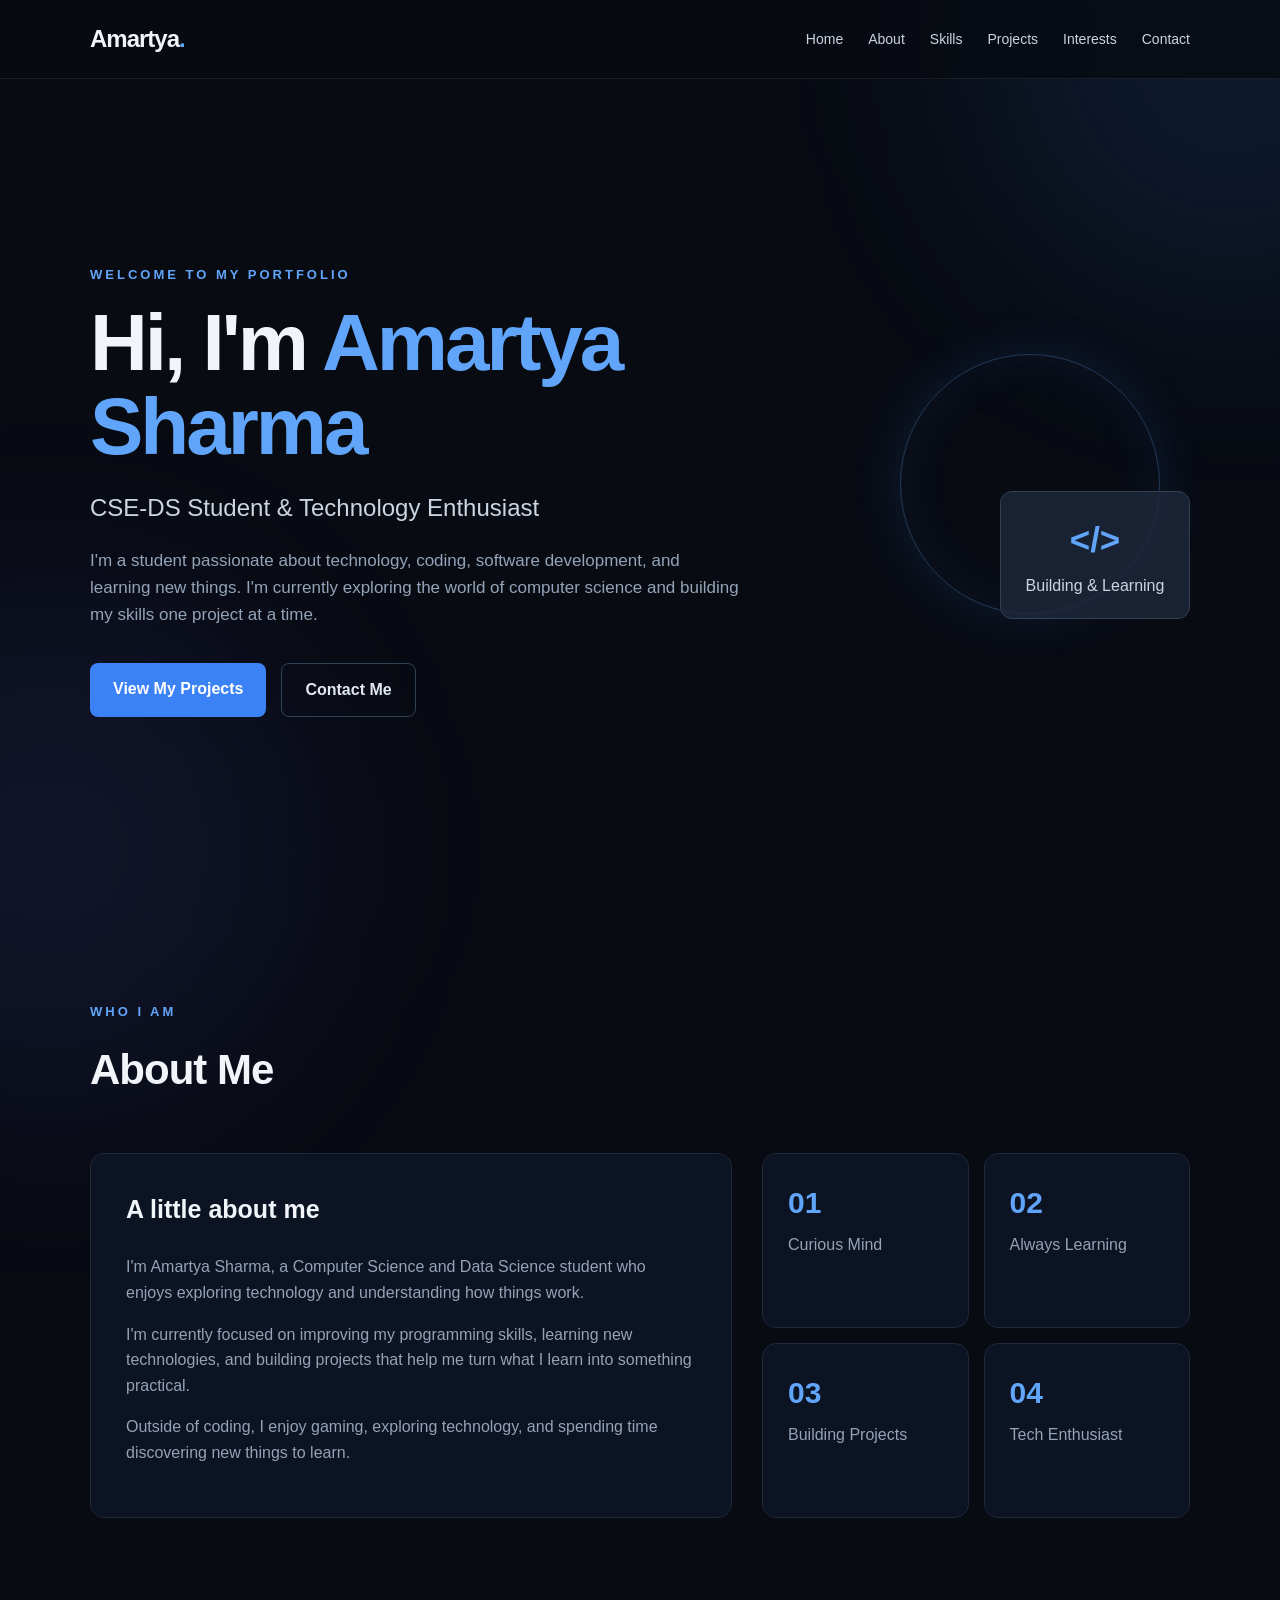
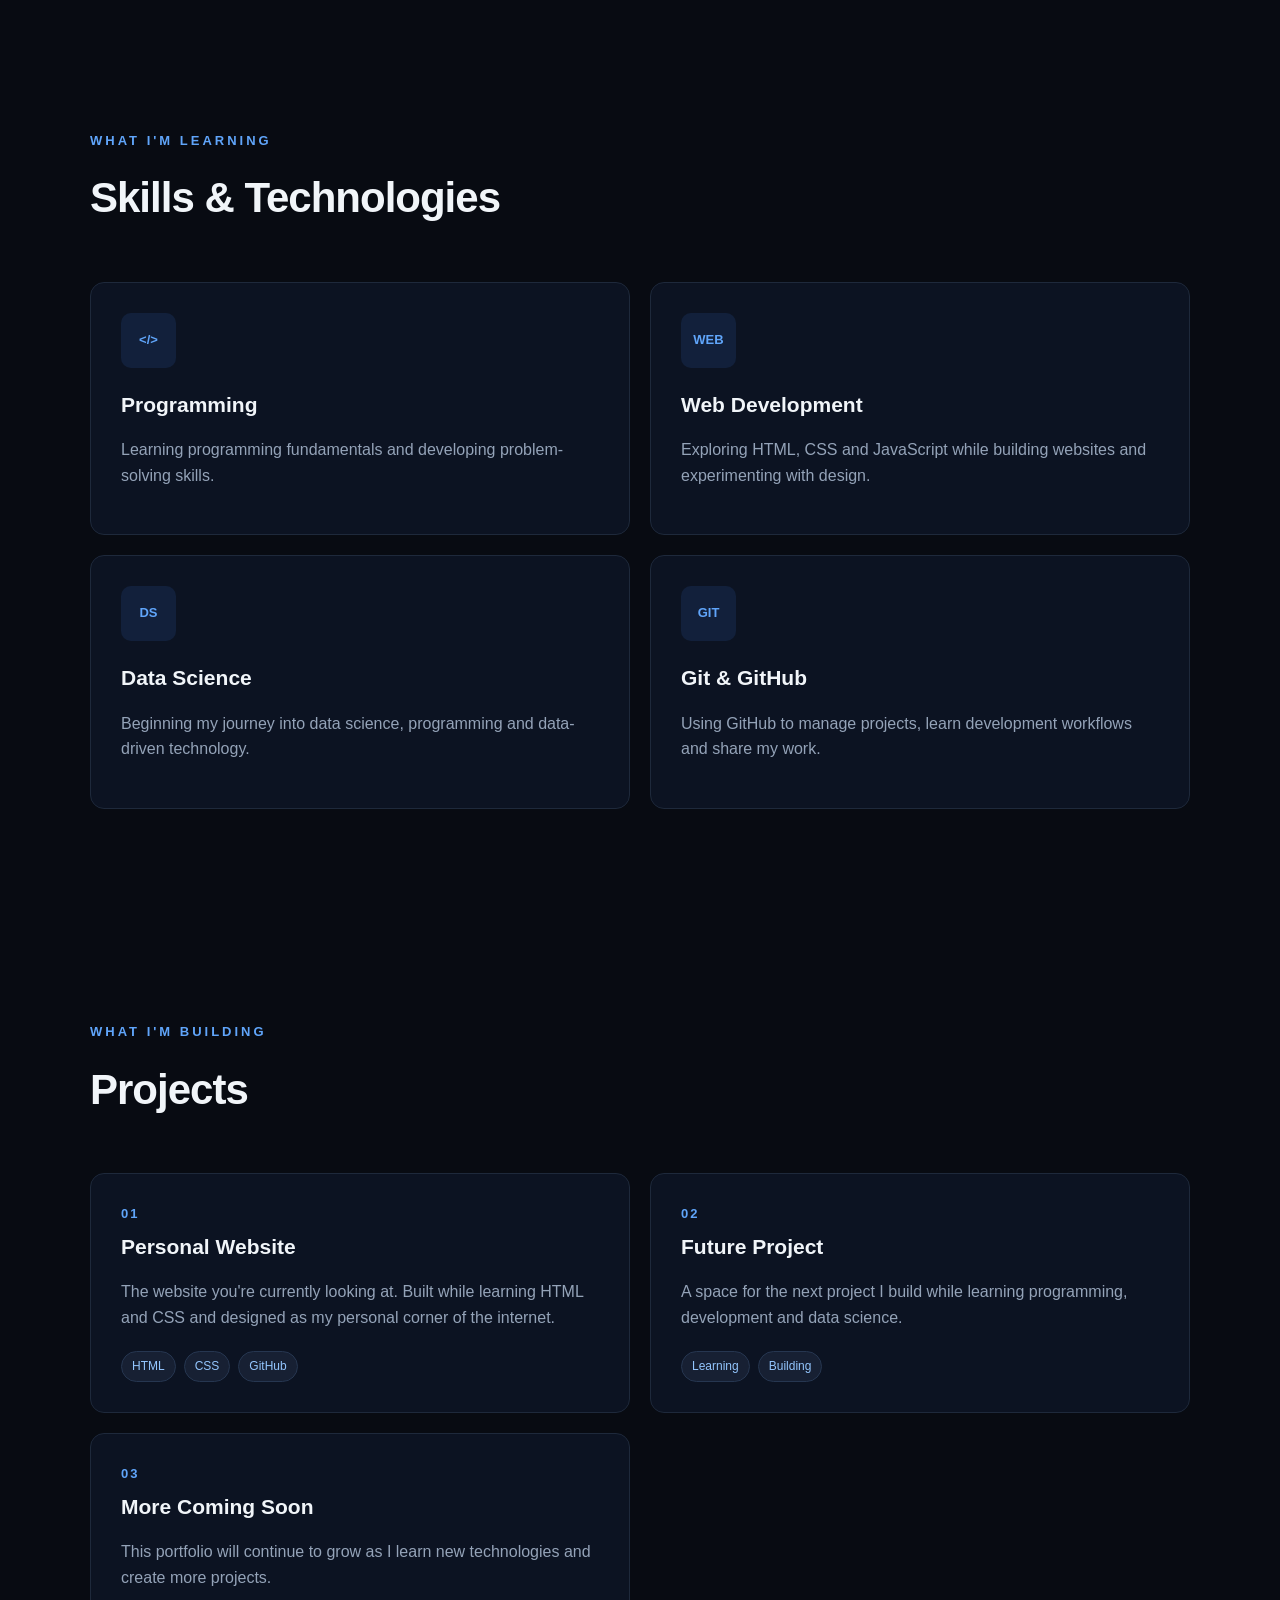
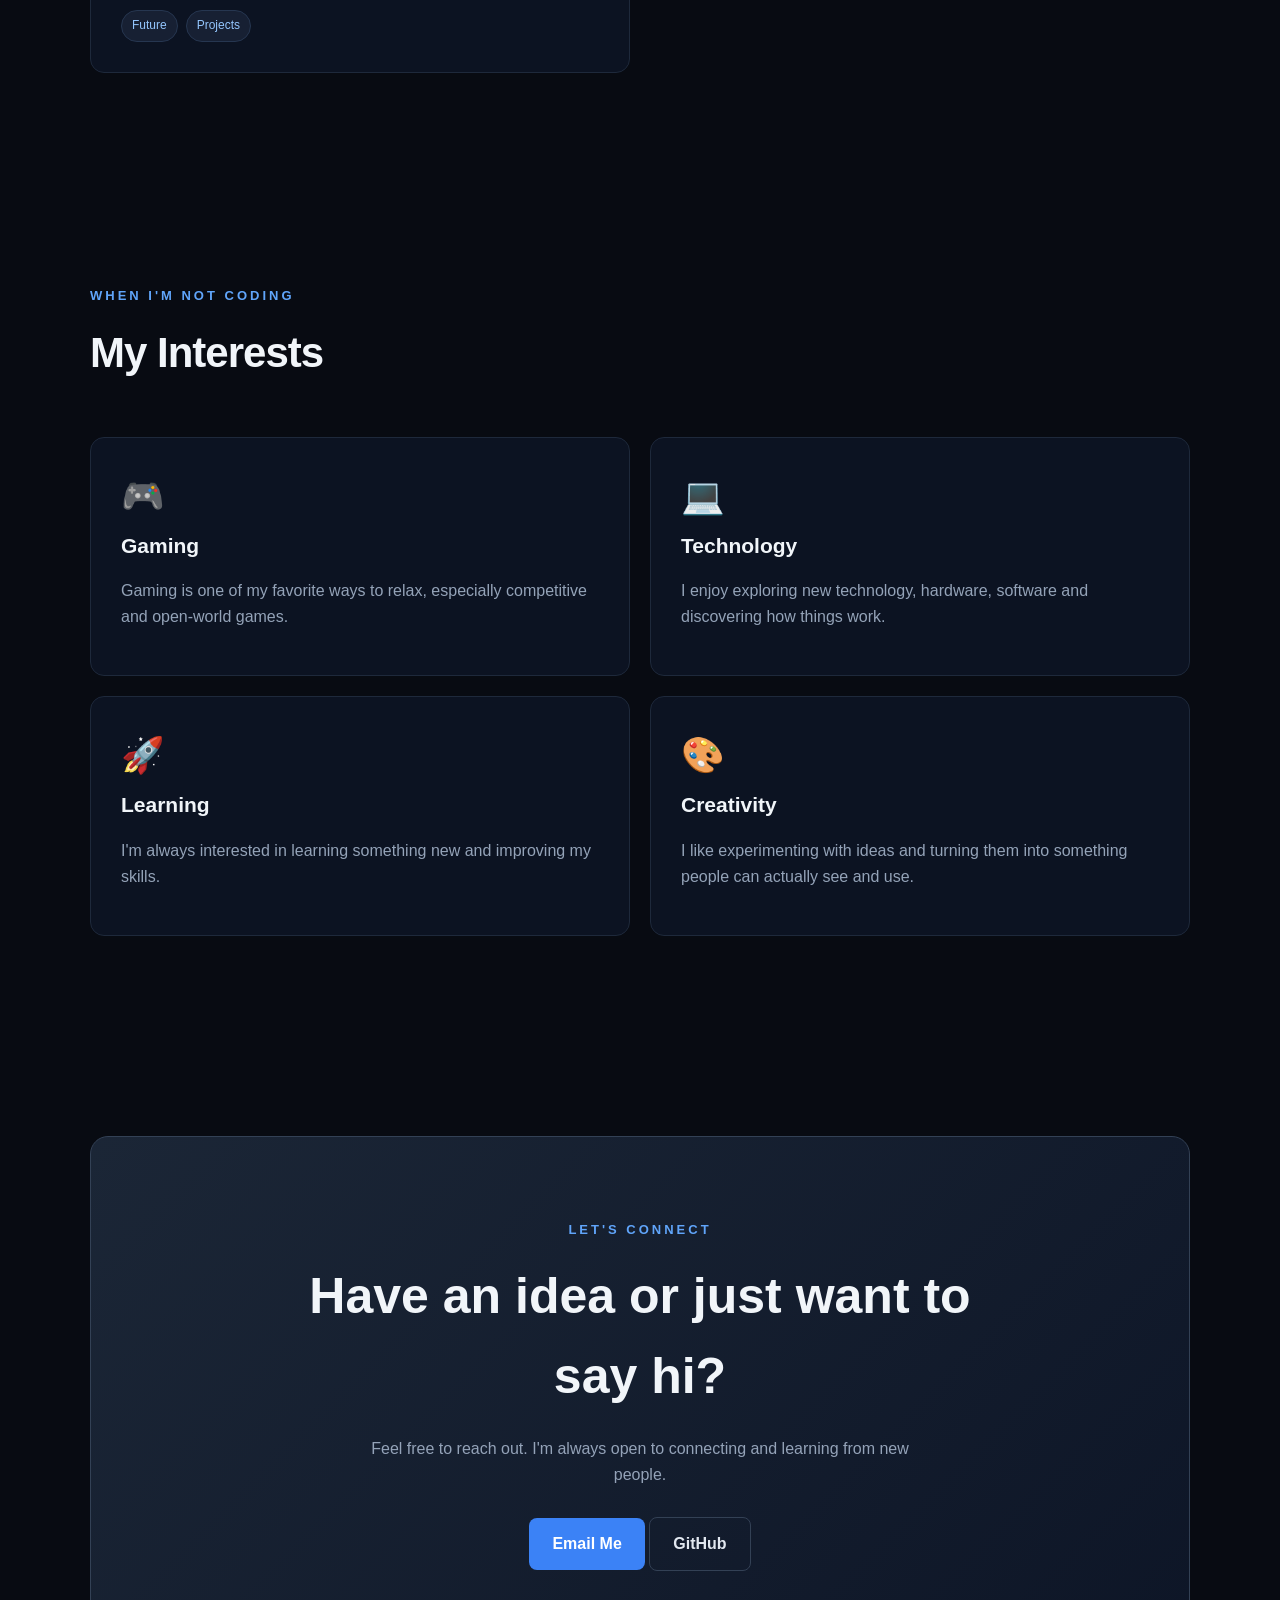
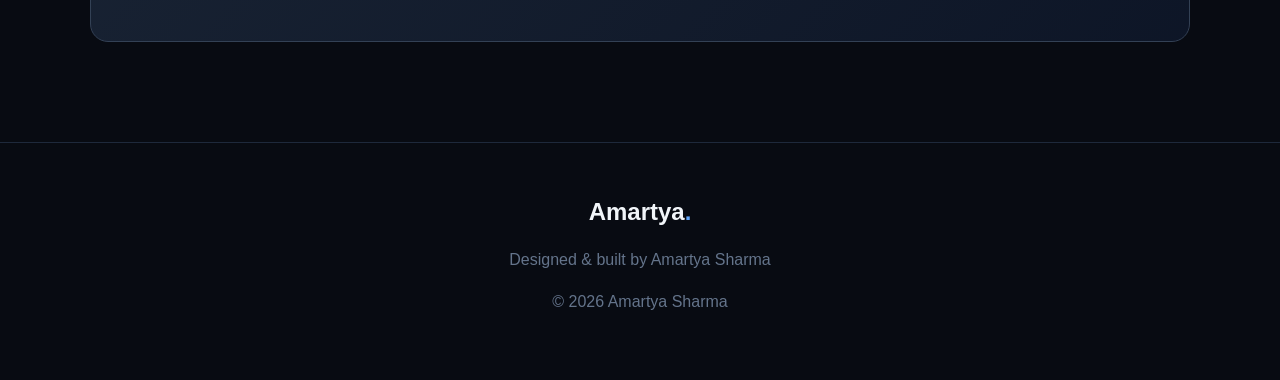
==== index.html @ 57642fea "Create personal portfolio website" ====
<!DOCTYPE html>
<html lang="en">

<head>
    <meta charset="UTF-8">
    <meta name="viewport" content="width=device-width, initial-scale=1.0">

    <title>Amartya Sharma | Portfolio</title>

    <link rel="stylesheet" href="style.css">
</head>

<body>

    <header>
        <nav class="navbar">

            <div class="logo">
                Amartya<span>.</span>
            </div>

            <div class="nav-links">
                <a href="#home">Home</a>
                <a href="#about">About</a>
                <a href="#skills">Skills</a>
                <a href="#projects">Projects</a>
                <a href="#interests">Interests</a>
                <a href="#contact">Contact</a>
            </div>

        </nav>
    </header>


    <main>

        <section id="home" class="hero">

            <div class="hero-content">

                <p class="welcome">WELCOME TO MY PORTFOLIO</p>

                <h1>
                    Hi, I'm <span>Amartya Sharma</span>
                </h1>

                <h2>
                    CSE-DS Student & Technology Enthusiast
                </h2>

                <p class="hero-text">
                    I'm a student passionate about technology, coding,
                    software development, and learning new things.
                    I'm currently exploring the world of computer science
                    and building my skills one project at a time.
                </p>

                <div class="hero-buttons">
                    <a href="#projects" class="button primary">
                        View My Projects
                    </a>

                    <a href="#contact" class="button secondary">
                        Contact Me
                    </a>
                </div>

            </div>

            <div class="hero-decoration">
                <div class="glow-circle"></div>
                <div class="floating-card">
                    <span>&lt;/&gt;</span>
                    <p>Building & Learning</p>
                </div>
            </div>

        </section>


        <section id="about" class="section">

            <div class="section-title">
                <p>WHO I AM</p>
                <h2>About Me</h2>
            </div>

            <div class="about-content">

                <div class="about-card">
                    <h3>A little about me</h3>

                    <p>
                        I'm Amartya Sharma, a Computer Science and
                        Data Science student who enjoys exploring
                        technology and understanding how things work.
                    </p>

                    <p>
                        I'm currently focused on improving my programming
                        skills, learning new technologies, and building
                        projects that help me turn what I learn into
                        something practical.
                    </p>

                    <p>
                        Outside of coding, I enjoy gaming, exploring
                        technology, and spending time discovering new
                        things to learn.
                    </p>
                </div>

                <div class="about-stats">

                    <div class="stat-card">
                        <h3>01</h3>
                        <p>Curious Mind</p>
                    </div>

                    <div class="stat-card">
                        <h3>02</h3>
                        <p>Always Learning</p>
                    </div>

                    <div class="stat-card">
                        <h3>03</h3>
                        <p>Building Projects</p>
                    </div>

                    <div class="stat-card">
                        <h3>04</h3>
                        <p>Tech Enthusiast</p>
                    </div>

                </div>

            </div>

        </section>


        <section id="skills" class="section">

            <div class="section-title">
                <p>WHAT I'M LEARNING</p>
                <h2>Skills & Technologies</h2>
            </div>

            <div class="skills-grid">

                <div class="skill-card">
                    <div class="skill-icon">&lt;/&gt;</div>
                    <h3>Programming</h3>
                    <p>
                        Learning programming fundamentals and
                        developing problem-solving skills.
                    </p>
                </div>

                <div class="skill-card">
                    <div class="skill-icon">WEB</div>
                    <h3>Web Development</h3>
                    <p>
                        Exploring HTML, CSS and JavaScript while
                        building websites and experimenting with design.
                    </p>
                </div>

                <div class="skill-card">
                    <div class="skill-icon">DS</div>
                    <h3>Data Science</h3>
                    <p>
                        Beginning my journey into data science,
                        programming and data-driven technology.
                    </p>
                </div>

                <div class="skill-card">
                    <div class="skill-icon">GIT</div>
                    <h3>Git & GitHub</h3>
                    <p>
                        Using GitHub to manage projects, learn
                        development workflows and share my work.
                    </p>
                </div>

            </div>

        </section>


        <section id="projects" class="section">

            <div class="section-title">
                <p>WHAT I'M BUILDING</p>
                <h2>Projects</h2>
            </div>

            <div class="projects-grid">

                <div class="project-card">

                    <div class="project-number">
                        01
                    </div>

                    <h3>Personal Website</h3>

                    <p>
                        The website you're currently looking at.
                        Built while learning HTML and CSS and designed
                        as my personal corner of the internet.
                    </p>

                    <div class="project-tags">
                        <span>HTML</span>
                        <span>CSS</span>
                        <span>GitHub</span>
                    </div>

                </div>


                <div class="project-card">

                    <div class="project-number">
                        02
                    </div>

                    <h3>Future Project</h3>

                    <p>
                        A space for the next project I build while
                        learning programming, development and
                        data science.
                    </p>

                    <div class="project-tags">
                        <span>Learning</span>
                        <span>Building</span>
                    </div>

                </div>


                <div class="project-card">

                    <div class="project-number">
                        03
                    </div>

                    <h3>More Coming Soon</h3>

                    <p>
                        This portfolio will continue to grow as I
                        learn new technologies and create more
                        projects.
                    </p>

                    <div class="project-tags">
                        <span>Future</span>
                        <span>Projects</span>
                    </div>

                </div>

            </div>

        </section>


        <section id="interests" class="section">

            <div class="section-title">
                <p>WHEN I'M NOT CODING</p>
                <h2>My Interests</h2>
            </div>

            <div class="interests-grid">

                <div class="interest-card">
                    <span>🎮</span>
                    <h3>Gaming</h3>
                    <p>
                        Gaming is one of my favorite ways to relax,
                        especially competitive and open-world games.
                    </p>
                </div>

                <div class="interest-card">
                    <span>💻</span>
                    <h3>Technology</h3>
                    <p>
                        I enjoy exploring new technology, hardware,
                        software and discovering how things work.
                    </p>
                </div>

                <div class="interest-card">
                    <span>🚀</span>
                    <h3>Learning</h3>
                    <p>
                        I'm always interested in learning something
                        new and improving my skills.
                    </p>
                </div>

                <div class="interest-card">
                    <span>🎨</span>
                    <h3>Creativity</h3>
                    <p>
                        I like experimenting with ideas and turning
                        them into something people can actually see
                        and use.
                    </p>
                </div>

            </div>

        </section>


        <section id="contact" class="contact-section">

            <div class="contact-box">

                <p>LET'S CONNECT</p>

                <h2>
                    Have an idea or just want to say hi?
                </h2>

                <p>
                    Feel free to reach out. I'm always open to
                    connecting and learning from new people.
                </p>

                <a
                    href="mailto:gunjan.amartya@gmail.com"
                    class="button primary"
                >
                    Email Me
                </a>

                <a
                    href="https://github.com/"
                    target="_blank"
                    class="button secondary"
                >
                    GitHub
                </a>

            </div>

        </section>

    </main>


    <footer>

        <div class="footer-logo">
            Amartya<span>.</span>
        </div>

        <p>
            Designed & built by Amartya Sharma
        </p>

        <p>
            © 2026 Amartya Sharma
        </p>

    </footer>

</body>

</html>
---- style.css ----
* {
    box-sizing: border-box;
    scroll-behavior: smooth;
}

body {
    margin: 0;
    background-color: #080b12;
    color: #f1f5f9;
    font-family: Arial, Helvetica, sans-serif;
    line-height: 1.6;
    overflow-x: hidden;
}

body::before {
    content: "";
    position: fixed;
    top: -200px;
    right: -200px;
    width: 500px;
    height: 500px;
    background: rgba(59, 130, 246, 0.12);
    border-radius: 50%;
    filter: blur(100px);
    pointer-events: none;
    z-index: -1;
}

body::after {
    content: "";
    position: fixed;
    bottom: -200px;
    left: -200px;
    width: 500px;
    height: 500px;
    background: rgba(99, 102, 241, 0.10);
    border-radius: 50%;
    filter: blur(100px);
    pointer-events: none;
    z-index: -1;
}

header {
    position: sticky;
    top: 0;
    z-index: 100;
    background: rgba(8, 11, 18, 0.85);
    backdrop-filter: blur(15px);
    border-bottom: 1px solid rgba(255, 255, 255, 0.08);
}

.navbar {
    max-width: 1150px;
    margin: auto;
    padding: 20px 25px;
    display: flex;
    align-items: center;
    justify-content: space-between;
}

.logo {
    font-size: 24px;
    font-weight: bold;
    letter-spacing: -1px;
}

.logo span,
.footer-logo span {
    color: #60a5fa;
}

.nav-links {
    display: flex;
    gap: 25px;
}

.nav-links a {
    color: #cbd5e1;
    text-decoration: none;
    font-size: 14px;
    transition: 0.3s;
}

.nav-links a:hover {
    color: #60a5fa;
}

.hero {
    max-width: 1150px;
    min-height: 90vh;
    margin: auto;
    padding: 100px 25px;
    display: flex;
    align-items: center;
    justify-content: space-between;
    gap: 60px;
}

.hero-content {
    max-width: 700px;
    animation: fadeUp 1s ease forwards;
}

.welcome {
    color: #60a5fa;
    font-size: 13px;
    font-weight: bold;
    letter-spacing: 3px;
}

.hero h1 {
    font-size: clamp(45px, 7vw, 80px);
    line-height: 1.05;
    margin: 15px 0;
    letter-spacing: -3px;
}

.hero h1 span {
    color: #60a5fa;
}

.hero h2 {
    color: #cbd5e1;
    font-size: 24px;
    font-weight: normal;
    margin: 20px 0;
}

.hero-text {
    color: #94a3b8;
    max-width: 650px;
    font-size: 17px;
}

.hero-buttons {
    display: flex;
    gap: 15px;
    margin-top: 35px;
    flex-wrap: wrap;
}

.button {
    display: inline-block;
    padding: 13px 23px;
    border-radius: 8px;
    text-decoration: none;
    font-weight: bold;
    transition: 0.3s;
}

.primary {
    background: #3b82f6;
    color: white;
}

.primary:hover {
    background: #2563eb;
    transform: translateY(-3px);
    box-shadow: 0 10px 30px rgba(59, 130, 246, 0.25);
}

.secondary {
    border: 1px solid #334155;
    color: #e2e8f0;
}

.secondary:hover {
    border-color: #60a5fa;
    color: #60a5fa;
    transform: translateY(-3px);
}

.hero-decoration {
    position: relative;
    width: 320px;
    height: 320px;
    flex-shrink: 0;
}

.glow-circle {
    width: 260px;
    height: 260px;
    position: absolute;
    top: 30px;
    left: 30px;
    border-radius: 50%;
    border: 1px solid rgba(96, 165, 250, 0.3);
    box-shadow:
        0 0 50px rgba(59, 130, 246, 0.15),
        inset 0 0 50px rgba(59, 130, 246, 0.08);
    animation: pulse 4s ease-in-out infinite;
}

.floating-card {
    position: absolute;
    width: 190px;
    padding: 20px;
    right: 0;
    bottom: 25px;
    background: rgba(30, 41, 59, 0.8);
    border: 1px solid #334155;
    border-radius: 12px;
    text-align: center;
    animation: float 4s ease-in-out infinite;
}

.floating-card span {
    color: #60a5fa;
    font-size: 35px;
    font-weight: bold;
}

.floating-card p {
    color: #cbd5e1;
    margin: 5px 0 0;
}

.section {
    max-width: 1150px;
    margin: auto;
    padding: 100px 25px;
}

.section-title {
    margin-bottom: 50px;
}

.section-title p,
.contact-box > p:first-child {
    color: #60a5fa;
    font-size: 13px;
    font-weight: bold;
    letter-spacing: 3px;
}

.section-title h2 {
    font-size: 42px;
    margin: 5px 0;
    letter-spacing: -1px;
}

.about-content {
    display: grid;
    grid-template-columns: 1.5fr 1fr;
    gap: 30px;
}

.about-card,
.stat-card,
.skill-card,
.project-card,
.interest-card {
    background: rgba(15, 23, 42, 0.7);
    border: 1px solid #1e293b;
    border-radius: 14px;
    transition: 0.35s;
}

.about-card {
    padding: 35px;
}

.about-card:hover,
.stat-card:hover,
.skill-card:hover,
.project-card:hover,
.interest-card:hover {
    transform: translateY(-7px);
    border-color: #3b82f6;
    box-shadow: 0 15px 40px rgba(0, 0, 0, 0.25);
}

.about-card h3 {
    font-size: 25px;
    margin-top: 0;
}

.about-card p {
    color: #94a3b8;
}

.about-stats {
    display: grid;
    grid-template-columns: 1fr 1fr;
    gap: 15px;
}

.stat-card {
    padding: 25px;
}

.stat-card h3 {
    color: #60a5fa;
    font-size: 30px;
    margin: 0;
}

.stat-card p {
    color: #94a3b8;
    margin: 5px 0;
}

.skills-grid,
.projects-grid,
.interests-grid {
    display: grid;
    grid-template-columns: repeat(2, 1fr);
    gap: 20px;
}

.skill-card,
.project-card,
.interest-card {
    padding: 30px;
}

.skill-icon {
    width: 55px;
    height: 55px;
    display: flex;
    align-items: center;
    justify-content: center;
    background: rgba(59, 130, 246, 0.12);
    border-radius: 10px;
    color: #60a5fa;
    font-size: 13px;
    font-weight: bold;
    margin-bottom: 20px;
}

.skill-card h3,
.project-card h3,
.interest-card h3 {
    font-size: 21px;
    margin: 5px 0 10px;
}

.skill-card p,
.project-card p,
.interest-card p {
    color: #94a3b8;
}

.project-number {
    color: #60a5fa;
    font-size: 13px;
    font-weight: bold;
    letter-spacing: 2px;
}

.project-tags {
    display: flex;
    gap: 8px;
    flex-wrap: wrap;
    margin-top: 20px;
}

.project-tags span {
    background: #172033;
    color: #93c5fd;
    border: 1px solid #263650;
    padding: 5px 10px;
    border-radius: 20px;
    font-size: 12px;
}

.interest-card span {
    font-size: 35px;
}

.contact-section {
    max-width: 1150px;
    margin: auto;
    padding: 100px 25px;
}

.contact-box {
    padding: 70px 40px;
    text-align: center;
    background: linear-gradient(
        135deg,
        rgba(30, 41, 59, 0.9),
        rgba(15, 23, 42, 0.9)
    );
    border: 1px solid #334155;
    border-radius: 18px;
}

.contact-box h2 {
    font-size: clamp(30px, 5vw, 50px);
    margin: 15px auto;
    max-width: 700px;
}

.contact-box > p:not(:first-child) {
    color: #94a3b8;
    max-width: 550px;
    margin: 20px auto 30px;
}

footer {
    text-align: center;
    padding: 50px 25px;
    border-top: 1px solid #1e293b;
    color: #64748b;
}

.footer-logo {
    font-size: 24px;
    font-weight: bold;
    color: #f1f5f9;
    margin-bottom: 10px;
}

@keyframes fadeUp {
    from {
        opacity: 0;
        transform: translateY(30px);
    }

    to {
        opacity: 1;
        transform: translateY(0);
    }
}

@keyframes float {
    0%,
    100% {
        transform: translateY(0);
    }

    50% {
        transform: translateY(-15px);
    }
}

@keyframes pulse {
    0%,
    100% {
        transform: scale(1);
        opacity: 0.7;
    }

    50% {
        transform: scale(1.08);
        opacity: 1;
    }
}

@media (max-width: 800px) {

    .navbar {
        flex-direction: column;
        gap: 15px;
    }

    .nav-links {
        gap: 12px;
        flex-wrap: wrap;
        justify-content: center;
    }

    .hero {
        flex-direction: column;
        text-align: center;
        padding-top: 70px;
    }

    .hero-buttons {
        justify-content: center;
    }

    .hero-decoration {
        transform: scale(0.8);
    }

    .about-content {
        grid-template-columns: 1fr;
    }

    .skills-grid,
    .projects-grid,
    .interests-grid {
        grid-template-columns: 1fr;
    }

    .section-title {
        text-align: center;
    }
}

@media (max-width: 500px) {

    .hero h1 {
        font-size: 45px;
    }

    .hero h2 {
        font-size: 20px;
    }

    .about-stats {
        grid-template-columns: 1fr;
    }

    .section {
        padding: 70px 18px;
    }

    .contact-section {
        padding: 70px 18px;
    }
}
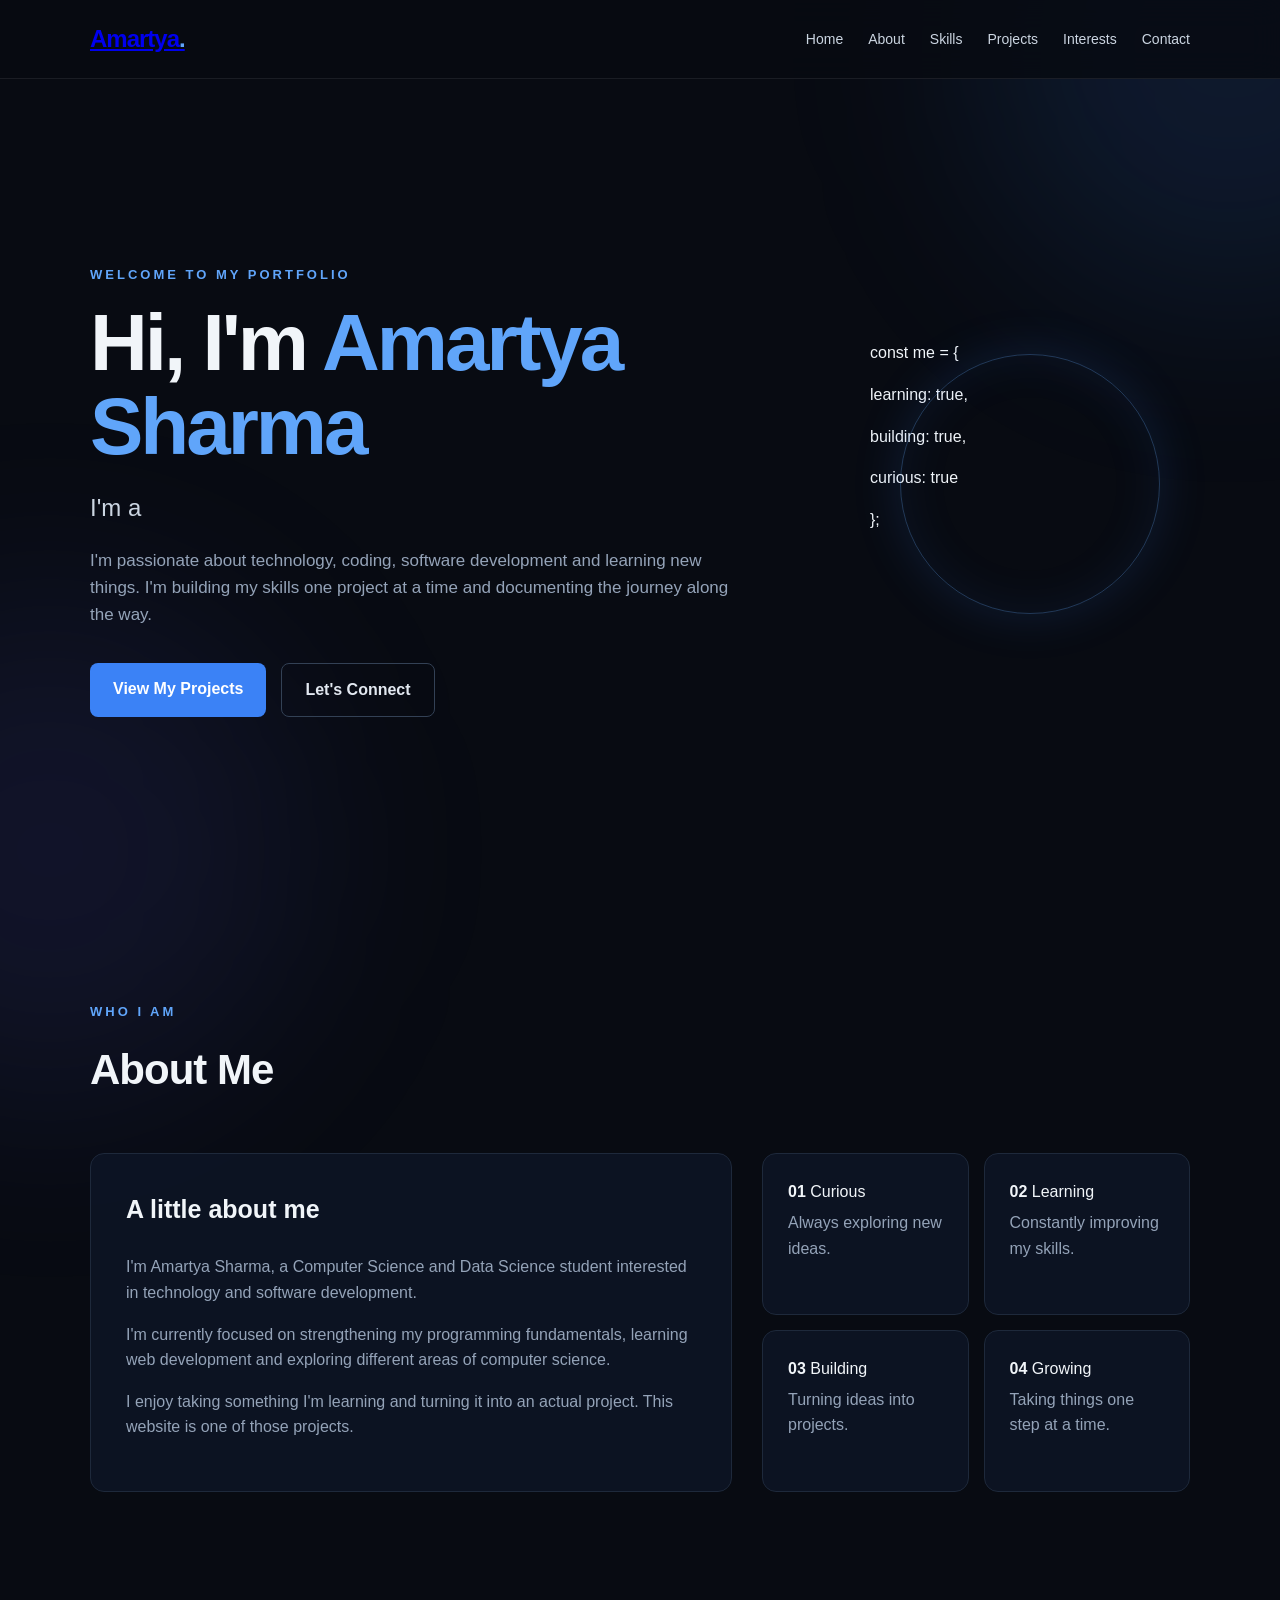
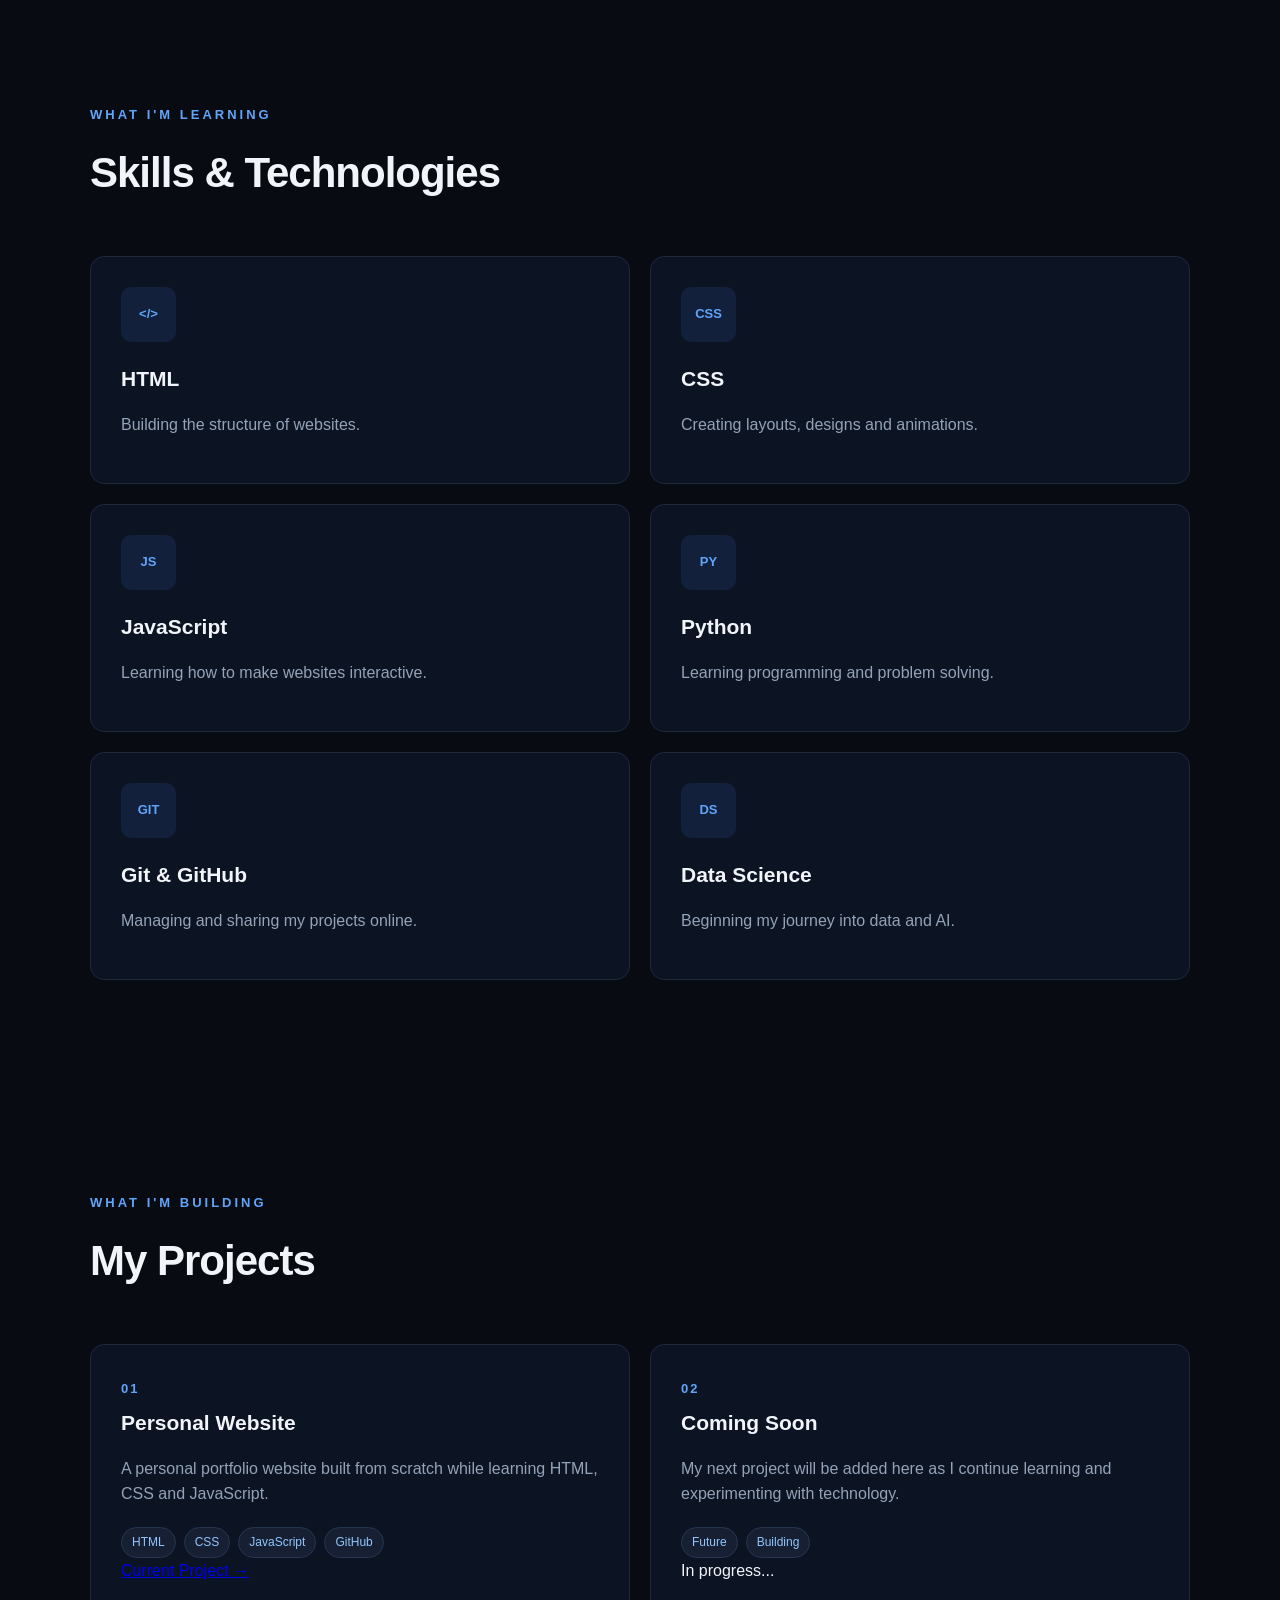
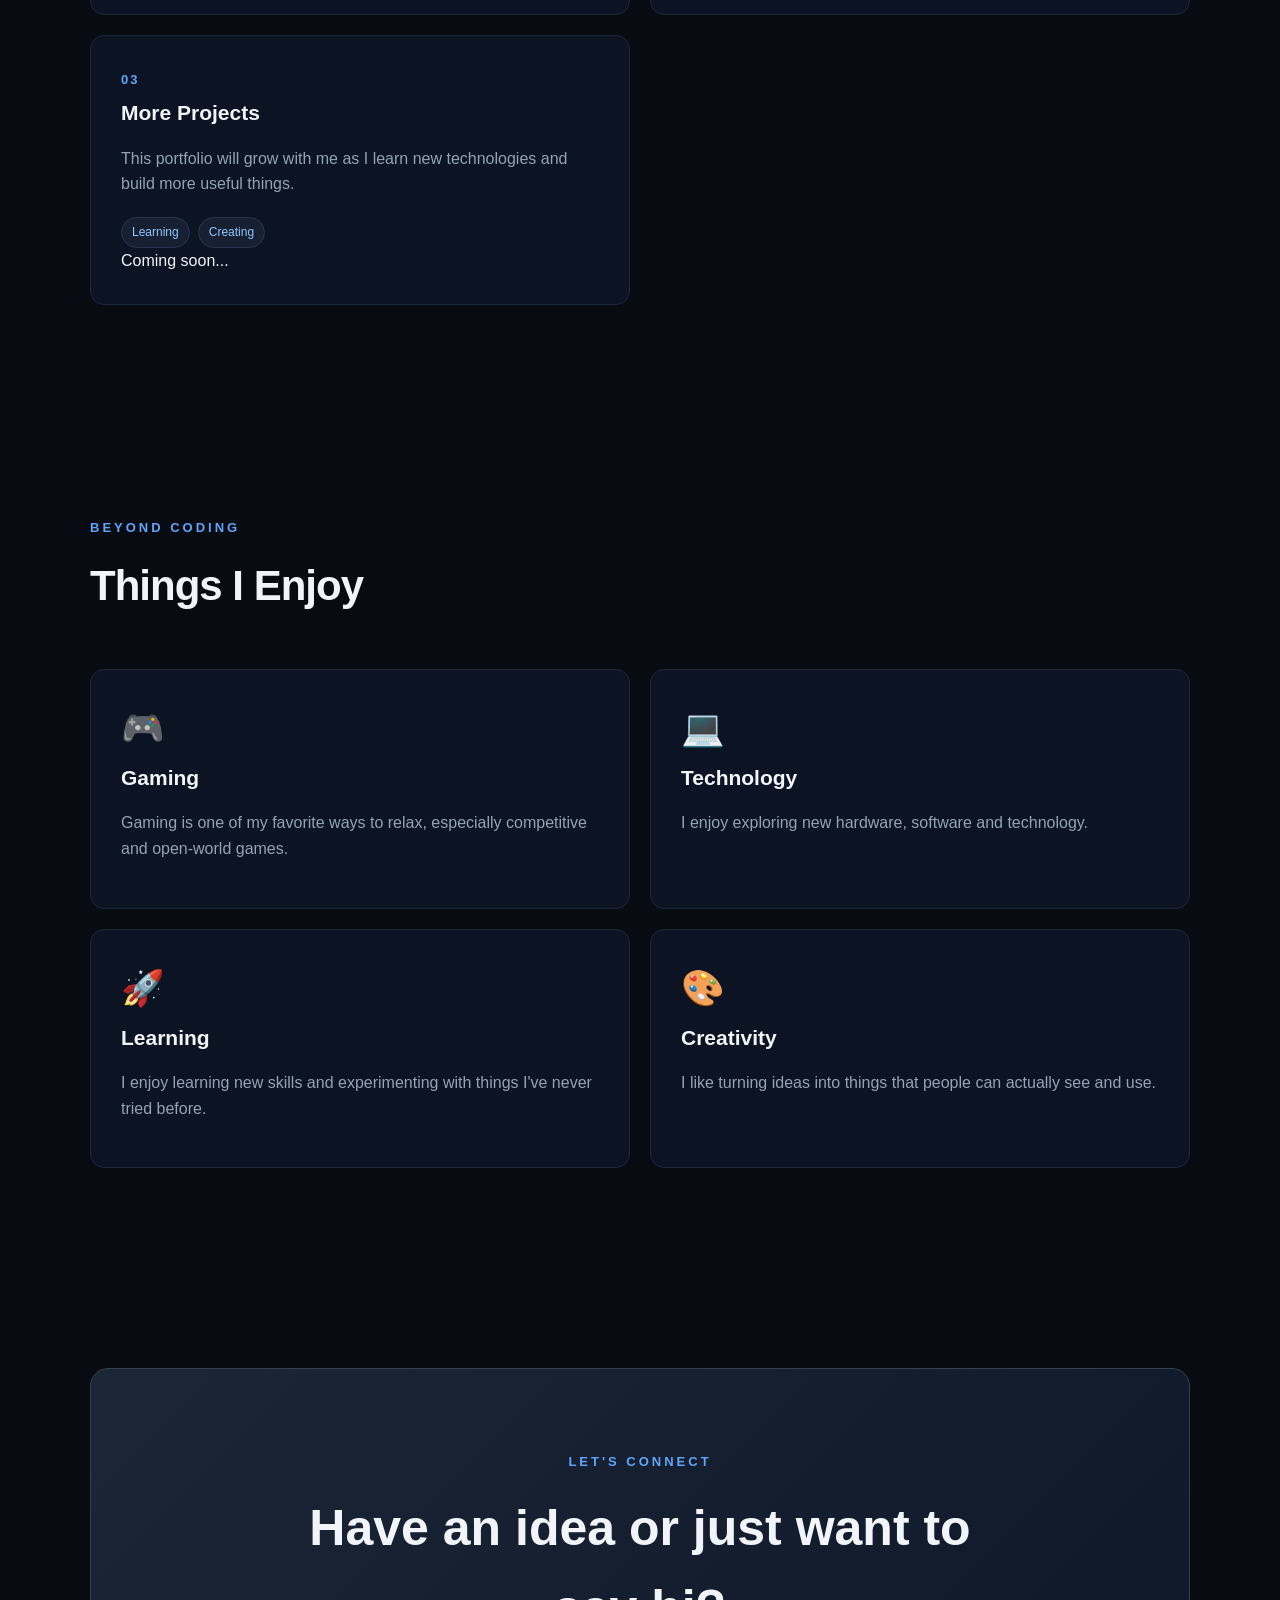
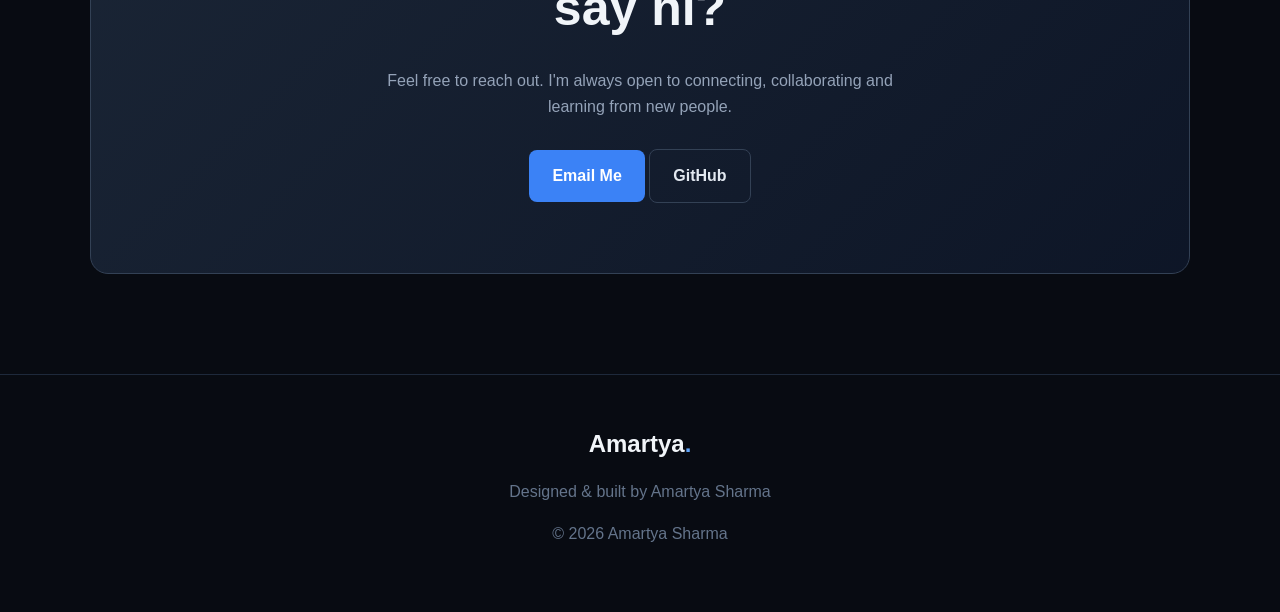
==== commit 9bc8a4a2: "Update index.html" ====
--- a/index.html
+++ b/index.html
@@ -15,9 +15,9 @@
     <header>
         <nav class="navbar">
 
-            <div class="logo">
+            <a href="#home" class="logo">
                 Amartya<span>.</span>
-            </div>
+            </a>
 
             <div class="nav-links">
                 <a href="#home">Home</a>
@@ -36,7 +36,7 @@
 
         <section id="home" class="hero">
 
-            <div class="hero-content">
+            <div class="hero-content reveal">
 
                 <p class="welcome">WELCOME TO MY PORTFOLIO</p>
 
@@ -45,14 +45,14 @@
                 </h1>
 
                 <h2>
-                    CSE-DS Student & Technology Enthusiast
+                    I'm a <span id="typing-text"></span>
                 </h2>
 
                 <p class="hero-text">
-                    I'm a student passionate about technology, coding,
-                    software development, and learning new things.
-                    I'm currently exploring the world of computer science
-                    and building my skills one project at a time.
+                    I'm passionate about technology, coding, software
+                    development and learning new things. I'm building my
+                    skills one project at a time and documenting the journey
+                    along the way.
                 </p>
 
                 <div class="hero-buttons">
@@ -61,17 +61,27 @@
                     </a>
 
                     <a href="#contact" class="button secondary">
-                        Contact Me
+                        Let's Connect
                     </a>
                 </div>
 
             </div>
 
-            <div class="hero-decoration">
+            <div class="hero-decoration reveal">
                 <div class="glow-circle"></div>
-                <div class="floating-card">
-                    <span>&lt;/&gt;</span>
-                    <p>Building & Learning</p>
+
+                <div class="code-card">
+                    <div class="code-top">
+                        <span></span>
+                        <span></span>
+                        <span></span>
+                    </div>
+
+                    <p><span class="code-blue">const</span> <span class="code-white">me</span> = {</p>
+                    <p class="indent"><span class="code-purple">learning:</span> <span class="code-green">true</span>,</p>
+                    <p class="indent"><span class="code-purple">building:</span> <span class="code-green">true</span>,</p>
+                    <p class="indent"><span class="code-purple">curious:</span> <span class="code-green">true</span></p>
+                    <p>};</p>
                 </div>
             </div>
 
@@ -80,56 +90,58 @@
 
         <section id="about" class="section">
 
-            <div class="section-title">
+            <div class="section-title reveal">
                 <p>WHO I AM</p>
                 <h2>About Me</h2>
             </div>
 
             <div class="about-content">
 
-                <div class="about-card">
+                <div class="about-card reveal">
                     <h3>A little about me</h3>
 
                     <p>
-                        I'm Amartya Sharma, a Computer Science and
-                        Data Science student who enjoys exploring
-                        technology and understanding how things work.
-                    </p>
-
-                    <p>
-                        I'm currently focused on improving my programming
-                        skills, learning new technologies, and building
-                        projects that help me turn what I learn into
-                        something practical.
-                    </p>
-
-                    <p>
-                        Outside of coding, I enjoy gaming, exploring
-                        technology, and spending time discovering new
-                        things to learn.
+                        I'm Amartya Sharma, a Computer Science and Data Science
+                        student interested in technology and software development.
+                    </p>
+
+                    <p>
+                        I'm currently focused on strengthening my programming
+                        fundamentals, learning web development and exploring
+                        different areas of computer science.
+                    </p>
+
+                    <p>
+                        I enjoy taking something I'm learning and turning it
+                        into an actual project. This website is one of those
+                        projects.
                     </p>
                 </div>
 
                 <div class="about-stats">
 
-                    <div class="stat-card">
-                        <h3>01</h3>
-                        <p>Curious Mind</p>
-                    </div>
-
-                    <div class="stat-card">
-                        <h3>02</h3>
-                        <p>Always Learning</p>
-                    </div>
-
-                    <div class="stat-card">
-                        <h3>03</h3>
-                        <p>Building Projects</p>
-                    </div>
-
-                    <div class="stat-card">
-                        <h3>04</h3>
-                        <p>Tech Enthusiast</p>
+                    <div class="stat-card reveal">
+                        <strong>01</strong>
+                        <span>Curious</span>
+                        <p>Always exploring new ideas.</p>
+                    </div>
+
+                    <div class="stat-card reveal">
+                        <strong>02</strong>
+                        <span>Learning</span>
+                        <p>Constantly improving my skills.</p>
+                    </div>
+
+                    <div class="stat-card reveal">
+                        <strong>03</strong>
+                        <span>Building</span>
+                        <p>Turning ideas into projects.</p>
+                    </div>
+
+                    <div class="stat-card reveal">
+                        <strong>04</strong>
+                        <span>Growing</span>
+                        <p>Taking things one step at a time.</p>
                     </div>
 
                 </div>
@@ -141,47 +153,65 @@
 
         <section id="skills" class="section">
 
-            <div class="section-title">
+            <div class="section-title reveal">
                 <p>WHAT I'M LEARNING</p>
                 <h2>Skills & Technologies</h2>
             </div>
 
             <div class="skills-grid">
 
-                <div class="skill-card">
+                <div class="skill-card reveal">
                     <div class="skill-icon">&lt;/&gt;</div>
-                    <h3>Programming</h3>
-                    <p>
-                        Learning programming fundamentals and
-                        developing problem-solving skills.
-                    </p>
-                </div>
-
-                <div class="skill-card">
-                    <div class="skill-icon">WEB</div>
-                    <h3>Web Development</h3>
-                    <p>
-                        Exploring HTML, CSS and JavaScript while
-                        building websites and experimenting with design.
-                    </p>
-                </div>
-
-                <div class="skill-card">
+                    <h3>HTML</h3>
+                    <p>Building the structure of websites.</p>
+                    <div class="skill-line">
+                        <span style="width: 70%"></span>
+                    </div>
+                </div>
+
+                <div class="skill-card reveal">
+                    <div class="skill-icon">CSS</div>
+                    <h3>CSS</h3>
+                    <p>Creating layouts, designs and animations.</p>
+                    <div class="skill-line">
+                        <span style="width: 60%"></span>
+                    </div>
+                </div>
+
+                <div class="skill-card reveal">
+                    <div class="skill-icon">JS</div>
+                    <h3>JavaScript</h3>
+                    <p>Learning how to make websites interactive.</p>
+                    <div class="skill-line">
+                        <span style="width: 35%"></span>
+                    </div>
+                </div>
+
+                <div class="skill-card reveal">
+                    <div class="skill-icon">PY</div>
+                    <h3>Python</h3>
+                    <p>Learning programming and problem solving.</p>
+                    <div class="skill-line">
+                        <span style="width: 45%"></span>
+                    </div>
+                </div>
+
+                <div class="skill-card reveal">
+                    <div class="skill-icon">GIT</div>
+                    <h3>Git & GitHub</h3>
+                    <p>Managing and sharing my projects online.</p>
+                    <div class="skill-line">
+                        <span style="width: 55%"></span>
+                    </div>
+                </div>
+
+                <div class="skill-card reveal">
                     <div class="skill-icon">DS</div>
                     <h3>Data Science</h3>
-                    <p>
-                        Beginning my journey into data science,
-                        programming and data-driven technology.
-                    </p>
-                </div>
-
-                <div class="skill-card">
-                    <div class="skill-icon">GIT</div>
-                    <h3>Git & GitHub</h3>
-                    <p>
-                        Using GitHub to manage projects, learn
-                        development workflows and share my work.
-                    </p>
+                    <p>Beginning my journey into data and AI.</p>
+                    <div class="skill-line">
+                        <span style="width: 25%"></span>
+                    </div>
                 </div>
 
             </div>
@@ -191,78 +221,82 @@
 
         <section id="projects" class="section">
 
-            <div class="section-title">
+            <div class="section-title reveal">
                 <p>WHAT I'M BUILDING</p>
-                <h2>Projects</h2>
+                <h2>My Projects</h2>
             </div>
 
             <div class="projects-grid">
 
-                <div class="project-card">
-
-                    <div class="project-number">
-                        01
-                    </div>
+                <article class="project-card reveal">
+
+                    <span class="project-number">01</span>
 
                     <h3>Personal Website</h3>
 
                     <p>
-                        The website you're currently looking at.
-                        Built while learning HTML and CSS and designed
-                        as my personal corner of the internet.
+                        A personal portfolio website built from scratch while
+                        learning HTML, CSS and JavaScript.
                     </p>
 
                     <div class="project-tags">
                         <span>HTML</span>
                         <span>CSS</span>
+                        <span>JavaScript</span>
                         <span>GitHub</span>
                     </div>
 
-                </div>
-
-
-                <div class="project-card">
-
-                    <div class="project-number">
-                        02
-                    </div>
-
-                    <h3>Future Project</h3>
-
-                    <p>
-                        A space for the next project I build while
-                        learning programming, development and
-                        data science.
+                    <a href="#contact" class="project-link">
+                        Current Project →
+                    </a>
+
+                </article>
+
+
+                <article class="project-card reveal">
+
+                    <span class="project-number">02</span>
+
+                    <h3>Coming Soon</h3>
+
+                    <p>
+                        My next project will be added here as I continue
+                        learning and experimenting with technology.
+                    </p>
+
+                    <div class="project-tags">
+                        <span>Future</span>
+                        <span>Building</span>
+                    </div>
+
+                    <span class="project-link">
+                        In progress...
+                    </span>
+
+                </article>
+
+
+                <article class="project-card reveal">
+
+                    <span class="project-number">03</span>
+
+                    <h3>More Projects</h3>
+
+                    <p>
+                        This portfolio will grow with me as I learn new
+                        technologies and build more useful things.
                     </p>
 
                     <div class="project-tags">
                         <span>Learning</span>
-                        <span>Building</span>
-                    </div>
-
-                </div>
-
-
-                <div class="project-card">
-
-                    <div class="project-number">
-                        03
-                    </div>
-
-                    <h3>More Coming Soon</h3>
-
-                    <p>
-                        This portfolio will continue to grow as I
-                        learn new technologies and create more
-                        projects.
-                    </p>
-
-                    <div class="project-tags">
-                        <span>Future</span>
-                        <span>Projects</span>
-                    </div>
-
-                </div>
+                        <span>Creating</span>
+                    </div>
+
+                    <span class="project-link">
+                        Coming soon...
+                    </span>
+
+                </article>
 
             </div>
 
@@ -271,14 +305,14 @@
 
         <section id="interests" class="section">
 
-            <div class="section-title">
-                <p>WHEN I'M NOT CODING</p>
-                <h2>My Interests</h2>
+            <div class="section-title reveal">
+                <p>BEYOND CODING</p>
+                <h2>Things I Enjoy</h2>
             </div>
 
             <div class="interests-grid">
 
-                <div class="interest-card">
+                <div class="interest-card reveal">
                     <span>🎮</span>
                     <h3>Gaming</h3>
                     <p>
@@ -287,31 +321,30 @@
                     </p>
                 </div>
 
-                <div class="interest-card">
+                <div class="interest-card reveal">
                     <span>💻</span>
                     <h3>Technology</h3>
                     <p>
-                        I enjoy exploring new technology, hardware,
-                        software and discovering how things work.
-                    </p>
-                </div>
-
-                <div class="interest-card">
+                        I enjoy exploring new hardware, software and
+                        technology.
+                    </p>
+                </div>
+
+                <div class="interest-card reveal">
                     <span>🚀</span>
                     <h3>Learning</h3>
                     <p>
-                        I'm always interested in learning something
-                        new and improving my skills.
-                    </p>
-                </div>
-
-                <div class="interest-card">
+                        I enjoy learning new skills and experimenting
+                        with things I've never tried before.
+                    </p>
+                </div>
+
+                <div class="interest-card reveal">
                     <span>🎨</span>
                     <h3>Creativity</h3>
                     <p>
-                        I like experimenting with ideas and turning
-                        them into something people can actually see
-                        and use.
+                        I like turning ideas into things that people
+                        can actually see and use.
                     </p>
                 </div>
 
@@ -322,7 +355,7 @@
 
         <section id="contact" class="contact-section">
 
-            <div class="contact-box">
+            <div class="contact-box reveal">
 
                 <p>LET'S CONNECT</p>
 
@@ -331,24 +364,28 @@
                 </h2>
 
                 <p>
-                    Feel free to reach out. I'm always open to
-                    connecting and learning from new people.
+                    Feel free to reach out. I'm always open to connecting,
+                    collaborating and learning from new people.
                 </p>
 
-                <a
-                    href="mailto:gunjan.amartya@gmail.com"
-                    class="button primary"
-                >
-                    Email Me
-                </a>
-
-                <a
-                    href="https://github.com/"
-                    target="_blank"
-                    class="button secondary"
-                >
-                    GitHub
-                </a>
+                <div class="contact-buttons">
+
+                    <a
+                        href="mailto:gunjan.amartya@gmail.com"
+                        class="button primary"
+                    >
+                        Email Me
+                    </a>
+
+                    <a
+                        href="https://github.com/"
+                        target="_blank"
+                        class="button secondary"
+                    >
+                        GitHub
+                    </a>
+
+                </div>
 
             </div>
 
@@ -363,16 +400,15 @@
             Amartya<span>.</span>
         </div>
 
-        <p>
-            Designed & built by Amartya Sharma
-        </p>
-
-        <p>
-            © 2026 Amartya Sharma
-        </p>
+        <p>Designed & built by Amartya Sharma</p>
+
+        <p>© 2026 Amartya Sharma</p>
 
     </footer>
 
+
+    <script src="script.js"></script>
+
 </body>
 
-</html>+</html>
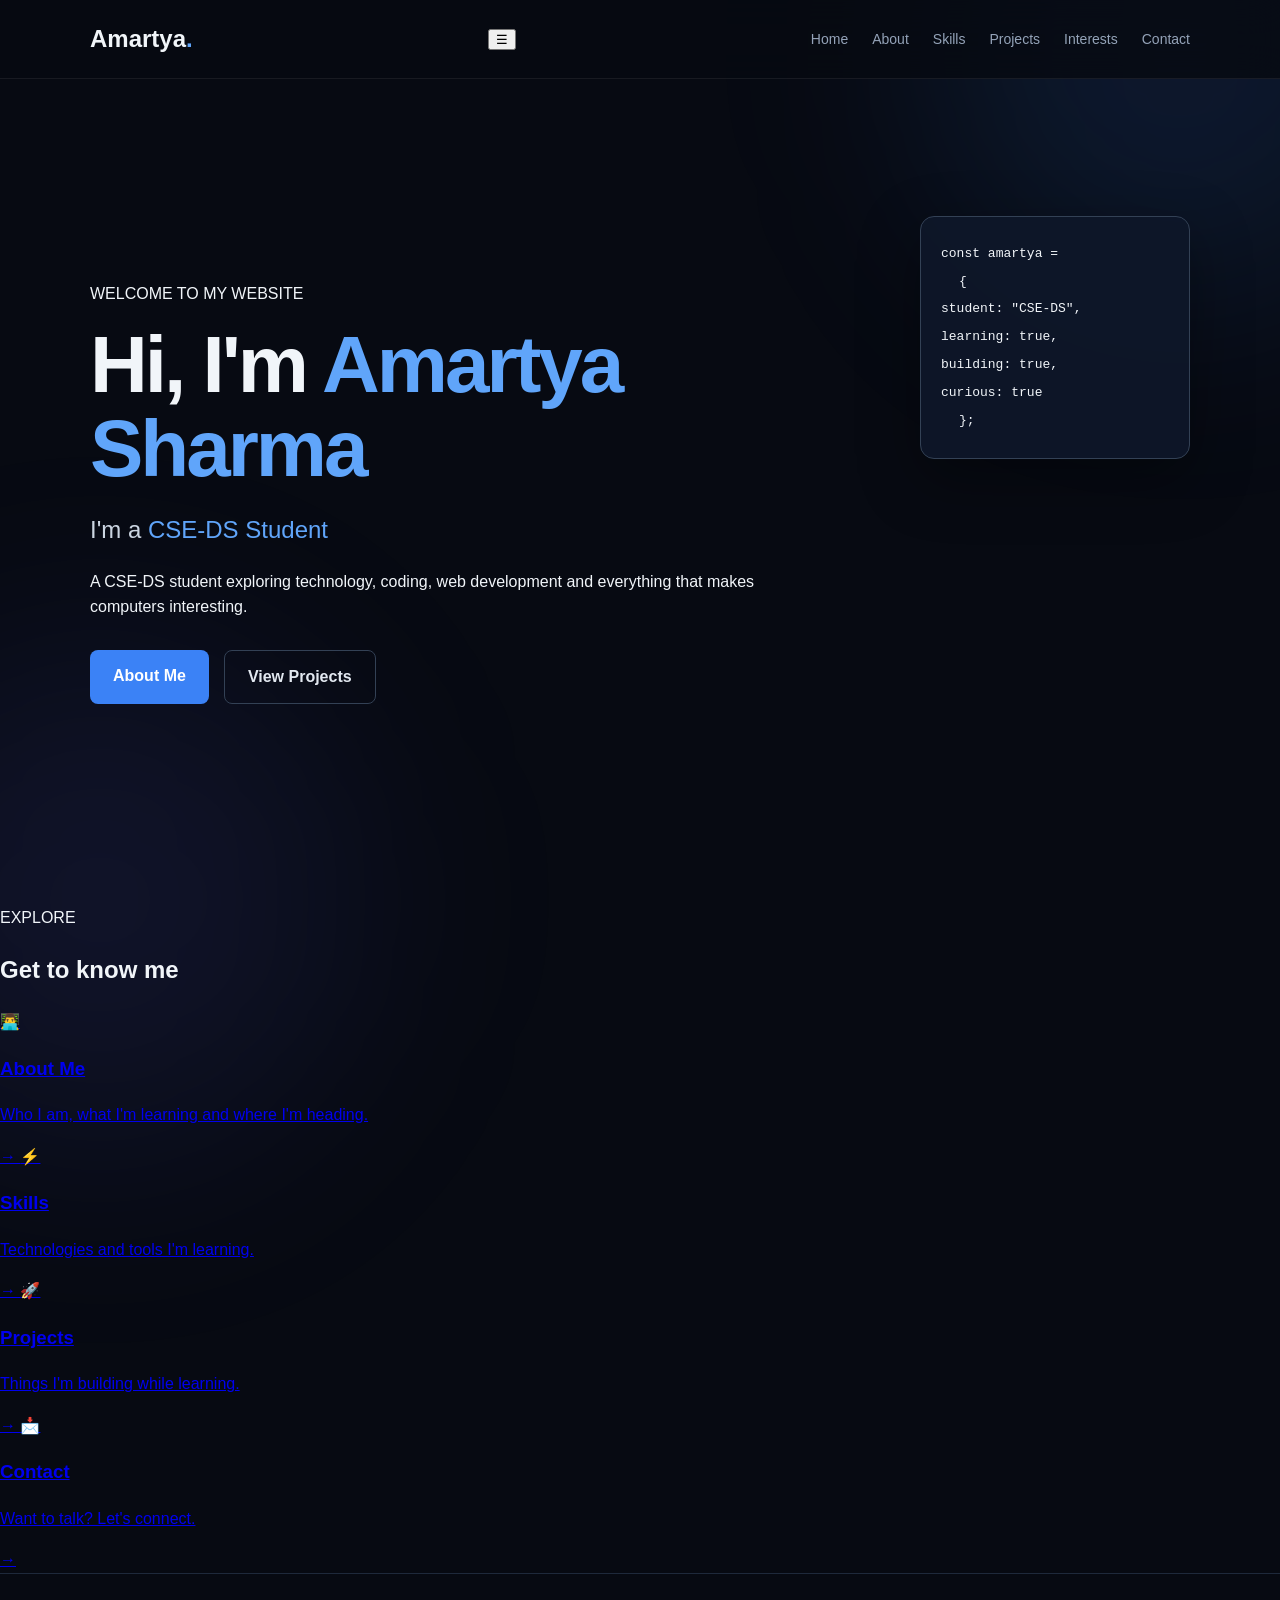
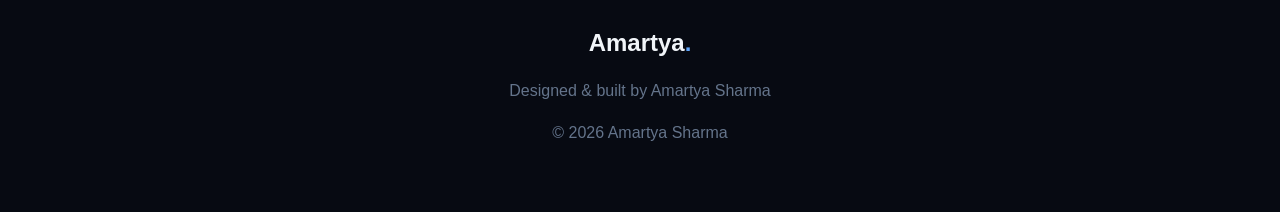
==== commit f704ca3b: "Update index.html" ====
--- a/index.html
+++ b/index.html
@@ -5,409 +5,286 @@
     <meta charset="UTF-8">
     <meta name="viewport" content="width=device-width, initial-scale=1.0">
 
-    <title>Amartya Sharma | Portfolio</title>
+    <title>Amartya Sharma | Home</title>
 
     <link rel="stylesheet" href="style.css">
 </head>
 
 <body>
 
-    <header>
-        <nav class="navbar">
-
-            <a href="#home" class="logo">
-                Amartya<span>.</span>
-            </a>
-
-            <div class="nav-links">
-                <a href="#home">Home</a>
-                <a href="#about">About</a>
-                <a href="#skills">Skills</a>
-                <a href="#projects">Projects</a>
-                <a href="#interests">Interests</a>
-                <a href="#contact">Contact</a>
+<header>
+
+    <nav class="navbar">
+
+        <a href="index.html" class="logo">
+            Amartya<span>.</span>
+        </a>
+
+        <button class="menu-button" id="menuButton">
+            ☰
+        </button>
+
+        <div class="nav-links" id="navLinks">
+
+            <a href="index.html" class="active">Home</a>
+
+            <a href="about.html">
+                About
+            </a>
+
+            <a href="skills.html">
+                Skills
+            </a>
+
+            <a href="projects.html">
+                Projects
+            </a>
+
+            <a href="interests.html">
+                Interests
+            </a>
+
+            <a href="contact.html">
+                Contact
+            </a>
+
+        </div>
+
+    </nav>
+
+</header>
+
+
+<main>
+
+    <section class="hero">
+
+        <div class="hero-content reveal">
+
+            <p class="eyebrow">
+                WELCOME TO MY WEBSITE
+            </p>
+
+            <h1>
+                Hi, I'm
+                <span>Amartya Sharma</span>
+            </h1>
+
+            <h2>
+                I'm a
+                <span id="typing-text"></span>
+            </h2>
+
+            <p class="hero-description">
+
+                A CSE-DS student exploring technology,
+                coding, web development and everything
+                that makes computers interesting.
+
+            </p>
+
+            <div class="hero-buttons">
+
+                <a href="about.html" class="button primary">
+                    About Me
+                </a>
+
+                <a href="projects.html" class="button secondary">
+                    View Projects
+                </a>
+
             </div>
 
-        </nav>
-    </header>
-
-
-    <main>
-
-        <section id="home" class="hero">
-
-            <div class="hero-content reveal">
-
-                <p class="welcome">WELCOME TO MY PORTFOLIO</p>
-
-                <h1>
-                    Hi, I'm <span>Amartya Sharma</span>
-                </h1>
-
-                <h2>
-                    I'm a <span id="typing-text"></span>
-                </h2>
-
-                <p class="hero-text">
-                    I'm passionate about technology, coding, software
-                    development and learning new things. I'm building my
-                    skills one project at a time and documenting the journey
-                    along the way.
-                </p>
-
-                <div class="hero-buttons">
-                    <a href="#projects" class="button primary">
-                        View My Projects
-                    </a>
-
-                    <a href="#contact" class="button secondary">
-                        Let's Connect
-                    </a>
+        </div>
+
+
+        <div class="hero-visual reveal">
+
+            <div class="glow"></div>
+
+            <div class="code-card">
+
+                <div class="code-header">
+
+                    <span></span>
+                    <span></span>
+                    <span></span>
+
                 </div>
 
+                <div class="code-content">
+
+                    <p>
+                        <span class="blue">const</span>
+                        <span class="white"> amartya</span> =
+                    </p>
+
+                    <p class="indent">
+                        {
+                    </p>
+
+                    <p class="double-indent">
+                        <span class="purple">student:</span>
+                        <span class="green"> "CSE-DS"</span>,
+                    </p>
+
+                    <p class="double-indent">
+                        <span class="purple">learning:</span>
+                        <span class="green"> true</span>,
+                    </p>
+
+                    <p class="double-indent">
+                        <span class="purple">building:</span>
+                        <span class="green"> true</span>,
+                    </p>
+
+                    <p class="double-indent">
+                        <span class="purple">curious:</span>
+                        <span class="green"> true</span>
+                    </p>
+
+                    <p class="indent">
+                        };
+                    </p>
+
+                </div>
+
             </div>
 
-            <div class="hero-decoration reveal">
-                <div class="glow-circle"></div>
-
-                <div class="code-card">
-                    <div class="code-top">
-                        <span></span>
-                        <span></span>
-                        <span></span>
-                    </div>
-
-                    <p><span class="code-blue">const</span> <span class="code-white">me</span> = {</p>
-                    <p class="indent"><span class="code-purple">learning:</span> <span class="code-green">true</span>,</p>
-                    <p class="indent"><span class="code-purple">building:</span> <span class="code-green">true</span>,</p>
-                    <p class="indent"><span class="code-purple">curious:</span> <span class="code-green">true</span></p>
-                    <p>};</p>
-                </div>
-            </div>
-
-        </section>
-
-
-        <section id="about" class="section">
-
-            <div class="section-title reveal">
-                <p>WHO I AM</p>
-                <h2>About Me</h2>
-            </div>
-
-            <div class="about-content">
-
-                <div class="about-card reveal">
-                    <h3>A little about me</h3>
-
-                    <p>
-                        I'm Amartya Sharma, a Computer Science and Data Science
-                        student interested in technology and software development.
-                    </p>
-
-                    <p>
-                        I'm currently focused on strengthening my programming
-                        fundamentals, learning web development and exploring
-                        different areas of computer science.
-                    </p>
-
-                    <p>
-                        I enjoy taking something I'm learning and turning it
-                        into an actual project. This website is one of those
-                        projects.
-                    </p>
-                </div>
-
-                <div class="about-stats">
-
-                    <div class="stat-card reveal">
-                        <strong>01</strong>
-                        <span>Curious</span>
-                        <p>Always exploring new ideas.</p>
-                    </div>
-
-                    <div class="stat-card reveal">
-                        <strong>02</strong>
-                        <span>Learning</span>
-                        <p>Constantly improving my skills.</p>
-                    </div>
-
-                    <div class="stat-card reveal">
-                        <strong>03</strong>
-                        <span>Building</span>
-                        <p>Turning ideas into projects.</p>
-                    </div>
-
-                    <div class="stat-card reveal">
-                        <strong>04</strong>
-                        <span>Growing</span>
-                        <p>Taking things one step at a time.</p>
-                    </div>
-
-                </div>
-
-            </div>
-
-        </section>
-
-
-        <section id="skills" class="section">
-
-            <div class="section-title reveal">
-                <p>WHAT I'M LEARNING</p>
-                <h2>Skills & Technologies</h2>
-            </div>
-
-            <div class="skills-grid">
-
-                <div class="skill-card reveal">
-                    <div class="skill-icon">&lt;/&gt;</div>
-                    <h3>HTML</h3>
-                    <p>Building the structure of websites.</p>
-                    <div class="skill-line">
-                        <span style="width: 70%"></span>
-                    </div>
-                </div>
-
-                <div class="skill-card reveal">
-                    <div class="skill-icon">CSS</div>
-                    <h3>CSS</h3>
-                    <p>Creating layouts, designs and animations.</p>
-                    <div class="skill-line">
-                        <span style="width: 60%"></span>
-                    </div>
-                </div>
-
-                <div class="skill-card reveal">
-                    <div class="skill-icon">JS</div>
-                    <h3>JavaScript</h3>
-                    <p>Learning how to make websites interactive.</p>
-                    <div class="skill-line">
-                        <span style="width: 35%"></span>
-                    </div>
-                </div>
-
-                <div class="skill-card reveal">
-                    <div class="skill-icon">PY</div>
-                    <h3>Python</h3>
-                    <p>Learning programming and problem solving.</p>
-                    <div class="skill-line">
-                        <span style="width: 45%"></span>
-                    </div>
-                </div>
-
-                <div class="skill-card reveal">
-                    <div class="skill-icon">GIT</div>
-                    <h3>Git & GitHub</h3>
-                    <p>Managing and sharing my projects online.</p>
-                    <div class="skill-line">
-                        <span style="width: 55%"></span>
-                    </div>
-                </div>
-
-                <div class="skill-card reveal">
-                    <div class="skill-icon">DS</div>
-                    <h3>Data Science</h3>
-                    <p>Beginning my journey into data and AI.</p>
-                    <div class="skill-line">
-                        <span style="width: 25%"></span>
-                    </div>
-                </div>
-
-            </div>
-
-        </section>
-
-
-        <section id="projects" class="section">
-
-            <div class="section-title reveal">
-                <p>WHAT I'M BUILDING</p>
-                <h2>My Projects</h2>
-            </div>
-
-            <div class="projects-grid">
-
-                <article class="project-card reveal">
-
-                    <span class="project-number">01</span>
-
-                    <h3>Personal Website</h3>
-
-                    <p>
-                        A personal portfolio website built from scratch while
-                        learning HTML, CSS and JavaScript.
-                    </p>
-
-                    <div class="project-tags">
-                        <span>HTML</span>
-                        <span>CSS</span>
-                        <span>JavaScript</span>
-                        <span>GitHub</span>
-                    </div>
-
-                    <a href="#contact" class="project-link">
-                        Current Project →
-                    </a>
-
-                </article>
-
-
-                <article class="project-card reveal">
-
-                    <span class="project-number">02</span>
-
-                    <h3>Coming Soon</h3>
-
-                    <p>
-                        My next project will be added here as I continue
-                        learning and experimenting with technology.
-                    </p>
-
-                    <div class="project-tags">
-                        <span>Future</span>
-                        <span>Building</span>
-                    </div>
-
-                    <span class="project-link">
-                        In progress...
-                    </span>
-
-                </article>
-
-
-                <article class="project-card reveal">
-
-                    <span class="project-number">03</span>
-
-                    <h3>More Projects</h3>
-
-                    <p>
-                        This portfolio will grow with me as I learn new
-                        technologies and build more useful things.
-                    </p>
-
-                    <div class="project-tags">
-                        <span>Learning</span>
-                        <span>Creating</span>
-                    </div>
-
-                    <span class="project-link">
-                        Coming soon...
-                    </span>
-
-                </article>
-
-            </div>
-
-        </section>
-
-
-        <section id="interests" class="section">
-
-            <div class="section-title reveal">
-                <p>BEYOND CODING</p>
-                <h2>Things I Enjoy</h2>
-            </div>
-
-            <div class="interests-grid">
-
-                <div class="interest-card reveal">
-                    <span>🎮</span>
-                    <h3>Gaming</h3>
-                    <p>
-                        Gaming is one of my favorite ways to relax,
-                        especially competitive and open-world games.
-                    </p>
-                </div>
-
-                <div class="interest-card reveal">
-                    <span>💻</span>
-                    <h3>Technology</h3>
-                    <p>
-                        I enjoy exploring new hardware, software and
-                        technology.
-                    </p>
-                </div>
-
-                <div class="interest-card reveal">
-                    <span>🚀</span>
-                    <h3>Learning</h3>
-                    <p>
-                        I enjoy learning new skills and experimenting
-                        with things I've never tried before.
-                    </p>
-                </div>
-
-                <div class="interest-card reveal">
-                    <span>🎨</span>
-                    <h3>Creativity</h3>
-                    <p>
-                        I like turning ideas into things that people
-                        can actually see and use.
-                    </p>
-                </div>
-
-            </div>
-
-        </section>
-
-
-        <section id="contact" class="contact-section">
-
-            <div class="contact-box reveal">
-
-                <p>LET'S CONNECT</p>
-
-                <h2>
-                    Have an idea or just want to say hi?
-                </h2>
-
-                <p>
-                    Feel free to reach out. I'm always open to connecting,
-                    collaborating and learning from new people.
-                </p>
-
-                <div class="contact-buttons">
-
-                    <a
-                        href="mailto:gunjan.amartya@gmail.com"
-                        class="button primary"
-                    >
-                        Email Me
-                    </a>
-
-                    <a
-                        href="https://github.com/"
-                        target="_blank"
-                        class="button secondary"
-                    >
-                        GitHub
-                    </a>
-
-                </div>
-
-            </div>
-
-        </section>
-
-    </main>
-
-
-    <footer>
-
-        <div class="footer-logo">
-            Amartya<span>.</span>
-        </div>
-
-        <p>Designed & built by Amartya Sharma</p>
-
-        <p>© 2026 Amartya Sharma</p>
-
-    </footer>
-
-
-    <script src="script.js"></script>
+        </div>
+
+    </section>
+
+
+    <section class="explore-section">
+
+        <div class="section-heading reveal">
+
+            <p class="eyebrow">
+                EXPLORE
+            </p>
+
+            <h2>
+                Get to know me
+            </h2>
+
+        </div>
+
+
+        <div class="explore-grid">
+
+            <a href="about.html" class="explore-card reveal">
+
+                <span class="card-icon">
+                    👨‍💻
+                </span>
+
+                <h3>
+                    About Me
+                </h3>
+
+                <p>
+                    Who I am, what I'm learning
+                    and where I'm heading.
+                </p>
+
+                <span class="arrow">
+                    →
+                </span>
+
+            </a>
+
+
+            <a href="skills.html" class="explore-card reveal">
+
+                <span class="card-icon">
+                    ⚡
+                </span>
+
+                <h3>
+                    Skills
+                </h3>
+
+                <p>
+                    Technologies and tools
+                    I'm learning.
+                </p>
+
+                <span class="arrow">
+                    →
+                </span>
+
+            </a>
+
+
+            <a href="projects.html" class="explore-card reveal">
+
+                <span class="card-icon">
+                    🚀
+                </span>
+
+                <h3>
+                    Projects
+                </h3>
+
+                <p>
+                    Things I'm building while
+                    learning.
+                </p>
+
+                <span class="arrow">
+                    →
+                </span>
+
+            </a>
+
+
+            <a href="contact.html" class="explore-card reveal">
+
+                <span class="card-icon">
+                    📩
+                </span>
+
+                <h3>
+                    Contact
+                </h3>
+
+                <p>
+                    Want to talk?
+                    Let's connect.
+                </p>
+
+                <span class="arrow">
+                    →
+                </span>
+
+            </a>
+
+        </div>
+
+    </section>
+
+</main>
+
+
+<footer>
+
+    <div class="footer-logo">
+        Amartya<span>.</span>
+    </div>
+
+    <p>
+        Designed & built by Amartya Sharma
+    </p>
+
+    <p>
+        © 2026 Amartya Sharma
+    </p>
+
+</footer>
+
+
+<script src="script.js"></script>
 
 </body>
 
--- a/style.css
+++ b/style.css
@@ -5,8 +5,8 @@
 
 body {
     margin: 0;
-    background-color: #080b12;
-    color: #f1f5f9;
+    background: rgb(7, 10, 18);
+    color: rgb(241, 245, 249);
     font-family: Arial, Helvetica, sans-serif;
     line-height: 1.6;
     overflow-x: hidden;
@@ -15,13 +15,13 @@
 body::before {
     content: "";
     position: fixed;
-    top: -200px;
-    right: -200px;
     width: 500px;
     height: 500px;
+    top: -200px;
+    right: -150px;
     background: rgba(59, 130, 246, 0.12);
     border-radius: 50%;
-    filter: blur(100px);
+    filter: blur(110px);
     pointer-events: none;
     z-index: -1;
 }
@@ -29,13 +29,13 @@
 body::after {
     content: "";
     position: fixed;
-    bottom: -200px;
-    left: -200px;
     width: 500px;
     height: 500px;
+    bottom: -250px;
+    left: -150px;
     background: rgba(99, 102, 241, 0.10);
     border-radius: 50%;
-    filter: blur(100px);
+    filter: blur(110px);
     pointer-events: none;
     z-index: -1;
 }
@@ -43,10 +43,10 @@
 header {
     position: sticky;
     top: 0;
-    z-index: 100;
-    background: rgba(8, 11, 18, 0.85);
-    backdrop-filter: blur(15px);
-    border-bottom: 1px solid rgba(255, 255, 255, 0.08);
+    z-index: 1000;
+    background: rgba(7, 10, 18, 0.82);
+    backdrop-filter: blur(18px);
+    border-bottom: 1px solid rgba(255, 255, 255, 0.07);
 }
 
 .navbar {
@@ -59,30 +59,43 @@
 }
 
 .logo {
+    color: rgb(241, 245, 249);
+    text-decoration: none;
     font-size: 24px;
     font-weight: bold;
-    letter-spacing: -1px;
 }
 
 .logo span,
 .footer-logo span {
-    color: #60a5fa;
+    color: rgb(96, 165, 250);
 }
 
 .nav-links {
     display: flex;
-    gap: 25px;
+    gap: 24px;
 }
 
 .nav-links a {
-    color: #cbd5e1;
+    position: relative;
+    color: rgb(148, 163, 184);
     text-decoration: none;
     font-size: 14px;
     transition: 0.3s;
 }
 
-.nav-links a:hover {
-    color: #60a5fa;
+.nav-links a:hover,
+.nav-links a.active {
+    color: rgb(96, 165, 250);
+}
+
+.nav-links a.active::after {
+    content: "";
+    position: absolute;
+    left: 0;
+    right: 0;
+    bottom: -8px;
+    height: 2px;
+    background: rgb(96, 165, 250);
 }
 
 .hero {
@@ -93,17 +106,18 @@
     display: flex;
     align-items: center;
     justify-content: space-between;
-    gap: 60px;
+    gap: 70px;
 }
 
 .hero-content {
     max-width: 700px;
-    animation: fadeUp 1s ease forwards;
-}
-
-.welcome {
-    color: #60a5fa;
-    font-size: 13px;
+}
+
+.welcome,
+.section-title p,
+.contact-box > p:first-child {
+    color: rgb(96, 165, 250);
+    font-size: 12px;
     font-weight: bold;
     letter-spacing: 3px;
 }
@@ -116,26 +130,30 @@
 }
 
 .hero h1 span {
-    color: #60a5fa;
+    color: rgb(96, 165, 250);
 }
 
 .hero h2 {
-    color: #cbd5e1;
+    color: rgb(203, 213, 225);
     font-size: 24px;
     font-weight: normal;
-    margin: 20px 0;
+}
+
+#typing-text {
+    color: rgb(96, 165, 250);
 }
 
 .hero-text {
-    color: #94a3b8;
+    color: rgb(148, 163, 184);
     max-width: 650px;
     font-size: 17px;
 }
 
-.hero-buttons {
+.hero-buttons,
+.contact-buttons {
     display: flex;
     gap: 15px;
-    margin-top: 35px;
+    margin-top: 30px;
     flex-wrap: wrap;
 }
 
@@ -149,70 +167,97 @@
 }
 
 .primary {
-    background: #3b82f6;
+    background: rgb(59, 130, 246);
     color: white;
 }
 
 .primary:hover {
-    background: #2563eb;
-    transform: translateY(-3px);
-    box-shadow: 0 10px 30px rgba(59, 130, 246, 0.25);
+    transform: translateY(-4px);
+    box-shadow: 0 15px 35px rgba(59, 130, 246, 0.25);
 }
 
 .secondary {
-    border: 1px solid #334155;
-    color: #e2e8f0;
+    color: rgb(226, 232, 240);
+    border: 1px solid rgb(51, 65, 85);
 }
 
 .secondary:hover {
-    border-color: #60a5fa;
-    color: #60a5fa;
-    transform: translateY(-3px);
+    color: rgb(96, 165, 250);
+    border-color: rgb(96, 165, 250);
+    transform: translateY(-4px);
 }
 
 .hero-decoration {
+    width: 340px;
+    height: 340px;
     position: relative;
-    width: 320px;
-    height: 320px;
     flex-shrink: 0;
 }
 
 .glow-circle {
-    width: 260px;
-    height: 260px;
     position: absolute;
-    top: 30px;
-    left: 30px;
+    width: 280px;
+    height: 280px;
+    top: 25px;
+    left: 25px;
     border-radius: 50%;
-    border: 1px solid rgba(96, 165, 250, 0.3);
+    border: 1px solid rgba(96, 165, 250, 0.35);
     box-shadow:
-        0 0 50px rgba(59, 130, 246, 0.15),
-        inset 0 0 50px rgba(59, 130, 246, 0.08);
-    animation: pulse 4s ease-in-out infinite;
-}
-
-.floating-card {
+        0 0 70px rgba(59, 130, 246, 0.15),
+        inset 0 0 70px rgba(59, 130, 246, 0.08);
+    animation: pulse 4s infinite;
+}
+
+.code-card {
     position: absolute;
-    width: 190px;
-    padding: 20px;
+    width: 270px;
     right: 0;
     bottom: 25px;
-    background: rgba(30, 41, 59, 0.8);
-    border: 1px solid #334155;
-    border-radius: 12px;
-    text-align: center;
-    animation: float 4s ease-in-out infinite;
-}
-
-.floating-card span {
-    color: #60a5fa;
-    font-size: 35px;
-    font-weight: bold;
-}
-
-.floating-card p {
-    color: #cbd5e1;
-    margin: 5px 0 0;
+    padding: 20px;
+    background: rgba(15, 23, 42, 0.92);
+    border: 1px solid rgb(51, 65, 85);
+    border-radius: 14px;
+    font-family: Consolas, monospace;
+    font-size: 13px;
+    box-shadow: 0 20px 60px rgba(0, 0, 0, 0.35);
+    animation: floating 4s ease-in-out infinite;
+}
+
+.code-top {
+    display: flex;
+    gap: 6px;
+    margin-bottom: 15px;
+}
+
+.code-top span {
+    width: 9px;
+    height: 9px;
+    border-radius: 50%;
+    background: rgb(71, 85, 105);
+}
+
+.code-card p {
+    margin: 7px 0;
+}
+
+.indent {
+    padding-left: 18px;
+}
+
+.code-blue {
+    color: rgb(96, 165, 250);
+}
+
+.code-purple {
+    color: rgb(192, 132, 252);
+}
+
+.code-green {
+    color: rgb(74, 222, 128);
+}
+
+.code-white {
+    color: rgb(241, 245, 249);
 }
 
 .section {
@@ -225,24 +270,15 @@
     margin-bottom: 50px;
 }
 
-.section-title p,
-.contact-box > p:first-child {
-    color: #60a5fa;
-    font-size: 13px;
-    font-weight: bold;
-    letter-spacing: 3px;
-}
-
 .section-title h2 {
     font-size: 42px;
     margin: 5px 0;
-    letter-spacing: -1px;
 }
 
 .about-content {
     display: grid;
     grid-template-columns: 1.5fr 1fr;
-    gap: 30px;
+    gap: 25px;
 }
 
 .about-card,
@@ -251,7 +287,7 @@
 .project-card,
 .interest-card {
     background: rgba(15, 23, 42, 0.7);
-    border: 1px solid #1e293b;
+    border: 1px solid rgb(30, 41, 59);
     border-radius: 14px;
     transition: 0.35s;
 }
@@ -266,8 +302,8 @@
 .project-card:hover,
 .interest-card:hover {
     transform: translateY(-7px);
-    border-color: #3b82f6;
-    box-shadow: 0 15px 40px rgba(0, 0, 0, 0.25);
+    border-color: rgb(59, 130, 246);
+    box-shadow: 0 20px 45px rgba(0, 0, 0, 0.25);
 }
 
 .about-card h3 {
@@ -275,8 +311,11 @@
     margin-top: 0;
 }
 
-.about-card p {
-    color: #94a3b8;
+.about-card p,
+.skill-card p,
+.project-card p,
+.interest-card p {
+    color: rgb(148, 163, 184);
 }
 
 .about-stats {
@@ -289,15 +328,21 @@
     padding: 25px;
 }
 
-.stat-card h3 {
-    color: #60a5fa;
+.stat-card strong {
+    display: block;
+    color: rgb(96, 165, 250);
     font-size: 30px;
-    margin: 0;
+}
+
+.stat-card span {
+    display: block;
+    font-weight: bold;
+    margin: 5px 0;
 }
 
 .stat-card p {
-    color: #94a3b8;
-    margin: 5px 0;
+    color: rgb(100, 116, 139);
+    font-size: 14px;
 }
 
 .skills-grid,
@@ -321,9 +366,8 @@
     align-items: center;
     justify-content: center;
     background: rgba(59, 130, 246, 0.12);
+    color: rgb(96, 165, 250);
     border-radius: 10px;
-    color: #60a5fa;
-    font-size: 13px;
     font-weight: bold;
     margin-bottom: 20px;
 }
@@ -335,14 +379,30 @@
     margin: 5px 0 10px;
 }
 
-.skill-card p,
-.project-card p,
-.interest-card p {
-    color: #94a3b8;
+.skill-line {
+    height: 5px;
+    background: rgb(30, 41, 59);
+    border-radius: 20px;
+    overflow: hidden;
+    margin-top: 20px;
+}
+
+.skill-line span {
+    display: block;
+    height: 100%;
+    background: rgb(59, 130, 246);
+    border-radius: 20px;
+    transform: scaleX(0);
+    transform-origin: left;
+    transition: 1.2s;
+}
+
+.skill-card.visible .skill-line span {
+    transform: scaleX(1);
 }
 
 .project-number {
-    color: #60a5fa;
+    color: rgb(96, 165, 250);
     font-size: 13px;
     font-weight: bold;
     letter-spacing: 2px;
@@ -356,12 +416,19 @@
 }
 
 .project-tags span {
-    background: #172033;
-    color: #93c5fd;
-    border: 1px solid #263650;
     padding: 5px 10px;
     border-radius: 20px;
+    background: rgb(23, 32, 51);
+    border: 1px solid rgb(38, 54, 80);
+    color: rgb(147, 197, 253);
     font-size: 12px;
+}
+
+.project-link {
+    display: inline-block;
+    margin-top: 20px;
+    color: rgb(96, 165, 250);
+    font-weight: bold;
 }
 
 .interest-card span {
@@ -382,51 +449,52 @@
         rgba(30, 41, 59, 0.9),
         rgba(15, 23, 42, 0.9)
     );
-    border: 1px solid #334155;
+    border: 1px solid rgb(51, 65, 85);
     border-radius: 18px;
 }
 
 .contact-box h2 {
+    max-width: 700px;
+    margin: 15px auto;
     font-size: clamp(30px, 5vw, 50px);
-    margin: 15px auto;
-    max-width: 700px;
 }
 
 .contact-box > p:not(:first-child) {
-    color: #94a3b8;
     max-width: 550px;
-    margin: 20px auto 30px;
+    margin: 20px auto;
+    color: rgb(148, 163, 184);
+}
+
+.contact-buttons {
+    justify-content: center;
 }
 
 footer {
     text-align: center;
     padding: 50px 25px;
-    border-top: 1px solid #1e293b;
-    color: #64748b;
+    border-top: 1px solid rgb(30, 41, 59);
+    color: rgb(100, 116, 139);
 }
 
 .footer-logo {
+    color: rgb(241, 245, 249);
     font-size: 24px;
     font-weight: bold;
-    color: #f1f5f9;
-    margin-bottom: 10px;
-}
-
-@keyframes fadeUp {
-    from {
-        opacity: 0;
-        transform: translateY(30px);
-    }
-
-    to {
-        opacity: 1;
-        transform: translateY(0);
-    }
-}
-
-@keyframes float {
-    0%,
-    100% {
+}
+
+.reveal {
+    opacity: 0;
+    transform: translateY(35px);
+    transition: opacity 0.8s ease, transform 0.8s ease;
+}
+
+.reveal.visible {
+    opacity: 1;
+    transform: translateY(0);
+}
+
+@keyframes floating {
+    0%, 100% {
         transform: translateY(0);
     }
 
@@ -436,10 +504,9 @@
 }
 
 @keyframes pulse {
-    0%,
-    100% {
+    0%, 100% {
         transform: scale(1);
-        opacity: 0.7;
+        opacity: 0.65;
     }
 
     50% {
@@ -448,7 +515,7 @@
     }
 }
 
-@media (max-width: 800px) {
+@media (max-width: 850px) {
 
     .navbar {
         flex-direction: column;
@@ -456,15 +523,14 @@
     }
 
     .nav-links {
-        gap: 12px;
+        gap: 14px;
+        justify-content: center;
         flex-wrap: wrap;
-        justify-content: center;
     }
 
     .hero {
         flex-direction: column;
         text-align: center;
-        padding-top: 70px;
     }
 
     .hero-buttons {
@@ -472,7 +538,7 @@
     }
 
     .hero-decoration {
-        transform: scale(0.8);
+        transform: scale(0.85);
     }
 
     .about-content {
@@ -484,10 +550,6 @@
     .interests-grid {
         grid-template-columns: 1fr;
     }
-
-    .section-title {
-        text-align: center;
-    }
 }
 
 @media (max-width: 500px) {
@@ -511,4 +573,8 @@
     .contact-section {
         padding: 70px 18px;
     }
-}+
+    .code-card {
+        right: 15px;
+    }
+}
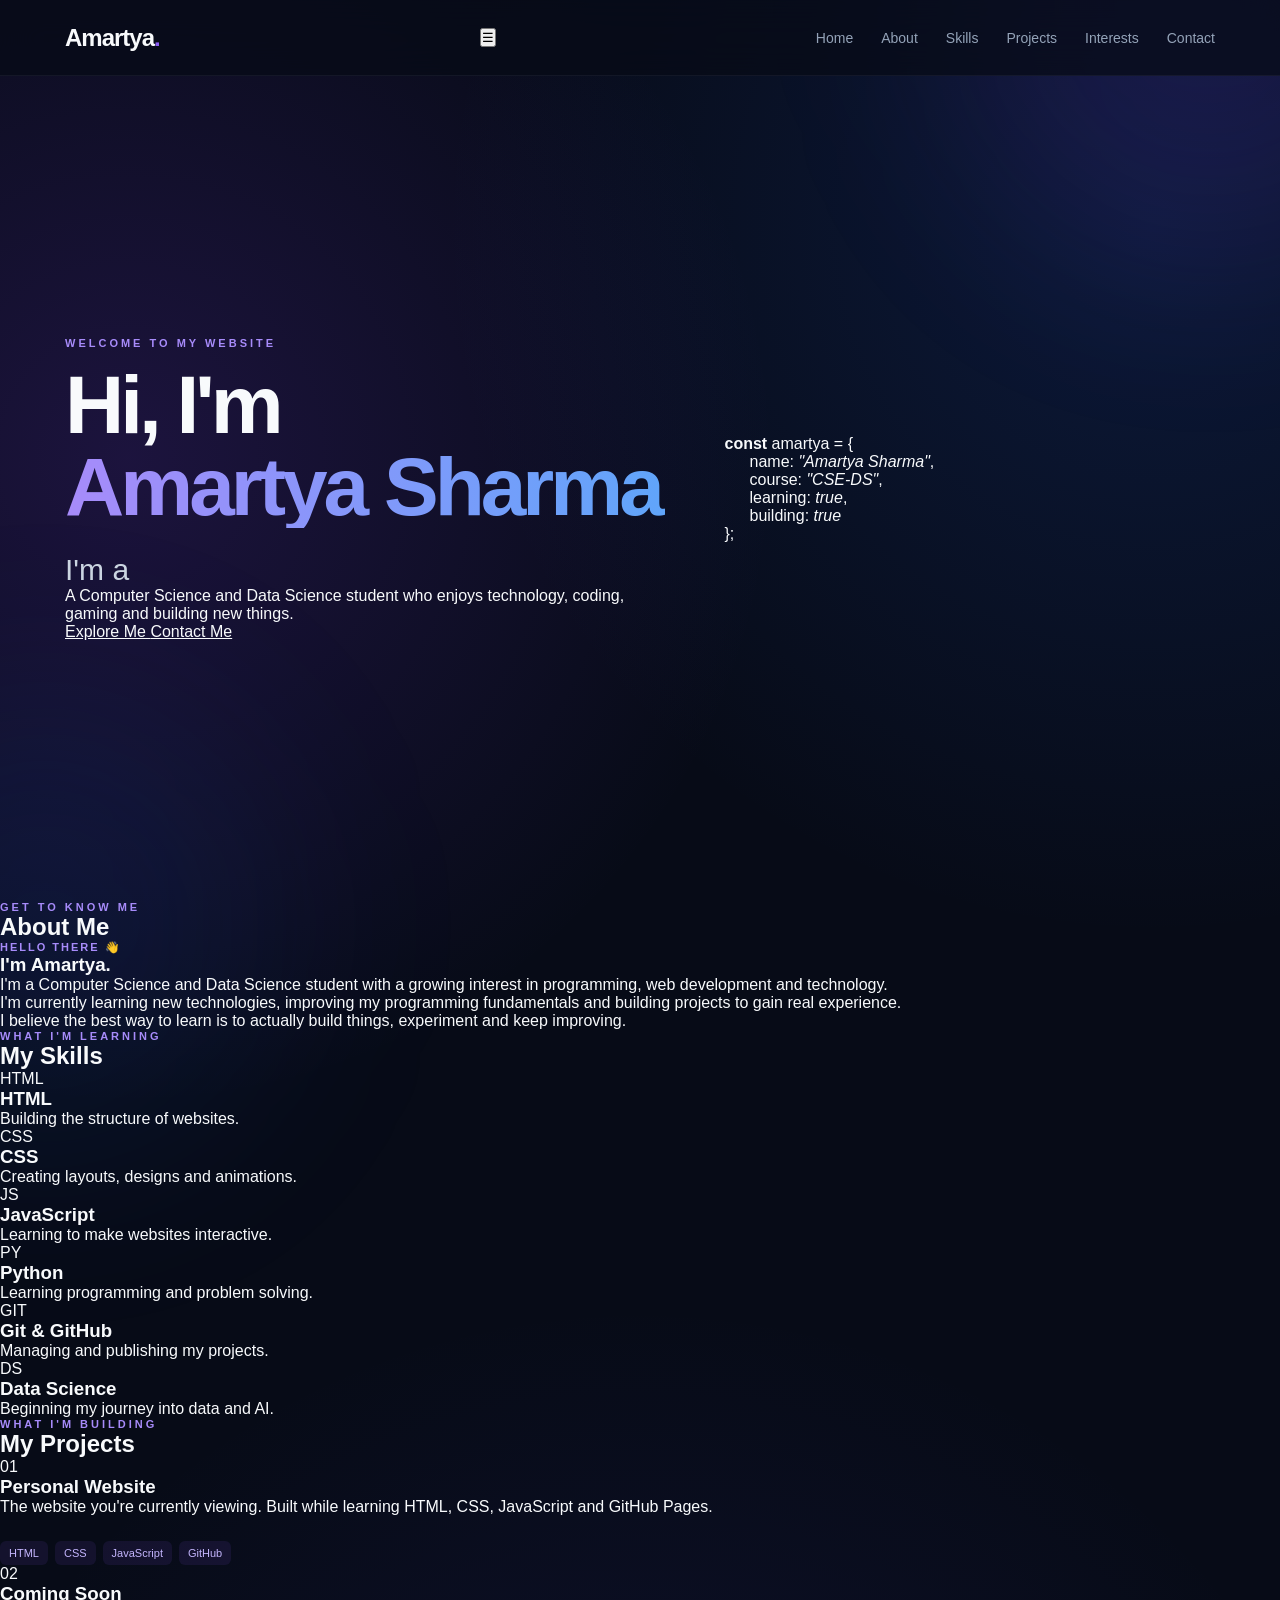
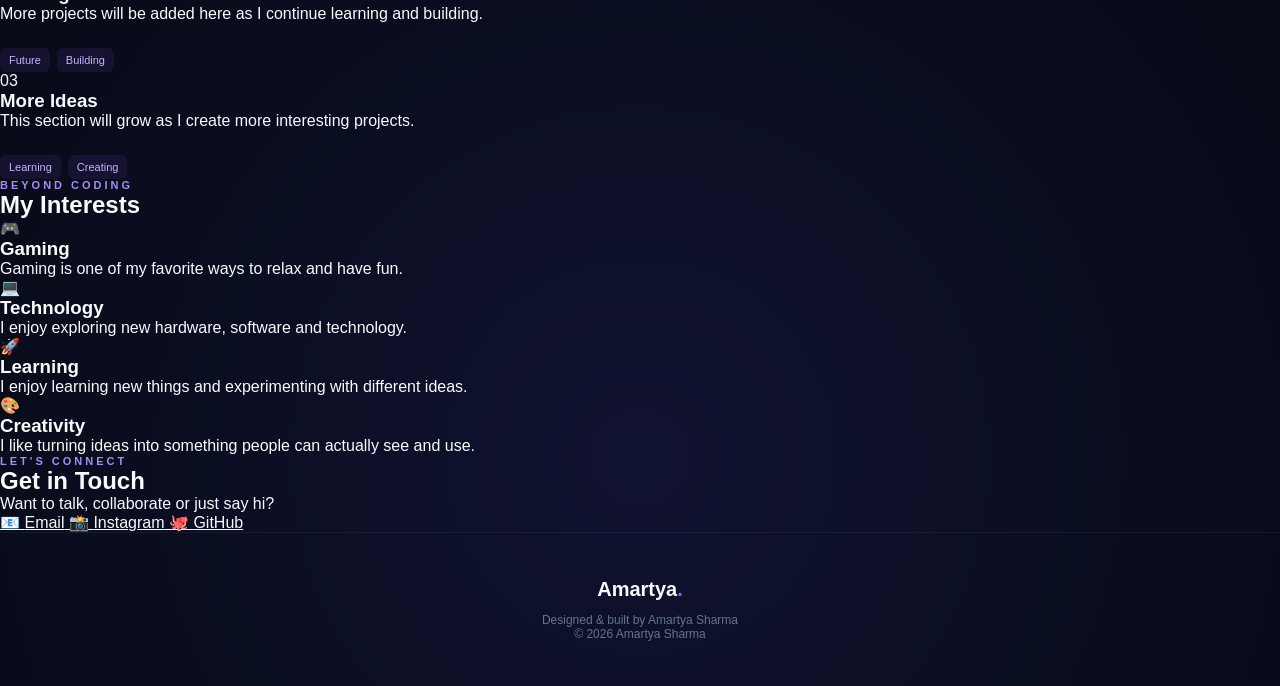
==== commit 8909a143: "Update index.html" ====
--- a/index.html
+++ b/index.html
@@ -1,291 +1,531 @@
 <!DOCTYPE html>
 <html lang="en">
-
 <head>
     <meta charset="UTF-8">
     <meta name="viewport" content="width=device-width, initial-scale=1.0">
 
-    <title>Amartya Sharma | Home</title>
+    <title>Amartya Sharma | Personal Website</title>
 
     <link rel="stylesheet" href="style.css">
 </head>
 
 <body>
 
-<header>
-
-    <nav class="navbar">
-
-        <a href="index.html" class="logo">
+    <!-- Navigation -->
+    <header>
+        <nav class="navbar">
+
+            <a href="#home" class="logo">
+                Amartya<span>.</span>
+            </a>
+
+            <button class="menu-btn" id="menuBtn">
+                ☰
+            </button>
+
+            <div class="nav-links" id="navLinks">
+                <a href="#home">Home</a>
+                <a href="#about">About</a>
+                <a href="#skills">Skills</a>
+                <a href="#projects">Projects</a>
+                <a href="#interests">Interests</a>
+                <a href="#contact">Contact</a>
+            </div>
+
+        </nav>
+    </header>
+
+
+    <main>
+
+        <!-- HOME -->
+        <section id="home" class="hero">
+
+            <div class="hero-content reveal">
+
+                <p class="eyebrow">
+                    WELCOME TO MY WEBSITE
+                </p>
+
+                <h1>
+                    Hi, I'm
+                    <span>Amartya Sharma</span>
+                </h1>
+
+                <h2>
+                    I'm a
+                    <span id="typing"></span>
+                </h2>
+
+                <p class="hero-text">
+                    A Computer Science and Data Science student
+                    who enjoys technology, coding, gaming and
+                    building new things.
+                </p>
+
+                <div class="buttons">
+
+                    <a href="#about" class="btn primary">
+                        Explore Me
+                    </a>
+
+                    <a href="#contact" class="btn secondary">
+                        Contact Me
+                    </a>
+
+                </div>
+
+            </div>
+
+
+            <div class="hero-card reveal">
+
+                <div class="code-window">
+
+                    <div class="window-top">
+                        <span></span>
+                        <span></span>
+                        <span></span>
+                    </div>
+
+                    <div class="code">
+
+                        <p>
+                            <b>const</b> amartya = {
+                        </p>
+
+                        <p class="indent">
+                            name:
+                            <i>"Amartya Sharma"</i>,
+                        </p>
+
+                        <p class="indent">
+                            course:
+                            <i>"CSE-DS"</i>,
+                        </p>
+
+                        <p class="indent">
+                            learning:
+                            <i>true</i>,
+                        </p>
+
+                        <p class="indent">
+                            building:
+                            <i>true</i>
+                        </p>
+
+                        <p>
+                            };
+                        </p>
+
+                    </div>
+
+                </div>
+
+            </div>
+
+        </section>
+
+
+        <!-- ABOUT -->
+        <section id="about" class="section">
+
+            <div class="section-title reveal">
+
+                <p class="eyebrow">
+                    GET TO KNOW ME
+                </p>
+
+                <h2>
+                    About <span>Me</span>
+                </h2>
+
+            </div>
+
+
+            <div class="about-box reveal">
+
+                <div>
+
+                    <p class="small-title">
+                        HELLO THERE 👋
+                    </p>
+
+                    <h3>
+                        I'm Amartya.
+                    </h3>
+
+                </div>
+
+                <div class="about-text">
+
+                    <p>
+                        I'm a Computer Science and Data Science
+                        student with a growing interest in
+                        programming, web development and technology.
+                    </p>
+
+                    <p>
+                        I'm currently learning new technologies,
+                        improving my programming fundamentals and
+                        building projects to gain real experience.
+                    </p>
+
+                    <p>
+                        I believe the best way to learn is to
+                        actually build things, experiment and
+                        keep improving.
+                    </p>
+
+                </div>
+
+            </div>
+
+        </section>
+
+
+        <!-- SKILLS -->
+        <section id="skills" class="section">
+
+            <div class="section-title reveal">
+
+                <p class="eyebrow">
+                    WHAT I'M LEARNING
+                </p>
+
+                <h2>
+                    My <span>Skills</span>
+                </h2>
+
+            </div>
+
+
+            <div class="cards">
+
+                <div class="card reveal">
+                    <div class="icon">HTML</div>
+                    <h3>HTML</h3>
+                    <p>
+                        Building the structure of websites.
+                    </p>
+                </div>
+
+
+                <div class="card reveal">
+                    <div class="icon">CSS</div>
+                    <h3>CSS</h3>
+                    <p>
+                        Creating layouts, designs and animations.
+                    </p>
+                </div>
+
+
+                <div class="card reveal">
+                    <div class="icon">JS</div>
+                    <h3>JavaScript</h3>
+                    <p>
+                        Learning to make websites interactive.
+                    </p>
+                </div>
+
+
+                <div class="card reveal">
+                    <div class="icon">PY</div>
+                    <h3>Python</h3>
+                    <p>
+                        Learning programming and problem solving.
+                    </p>
+                </div>
+
+
+                <div class="card reveal">
+                    <div class="icon">GIT</div>
+                    <h3>Git & GitHub</h3>
+                    <p>
+                        Managing and publishing my projects.
+                    </p>
+                </div>
+
+
+                <div class="card reveal">
+                    <div class="icon">DS</div>
+                    <h3>Data Science</h3>
+                    <p>
+                        Beginning my journey into data and AI.
+                    </p>
+                </div>
+
+            </div>
+
+        </section>
+
+
+        <!-- PROJECTS -->
+        <section id="projects" class="section">
+
+            <div class="section-title reveal">
+
+                <p class="eyebrow">
+                    WHAT I'M BUILDING
+                </p>
+
+                <h2>
+                    My <span>Projects</span>
+                </h2>
+
+            </div>
+
+
+            <div class="projects">
+
+                <div class="project reveal">
+
+                    <span class="number">
+                        01
+                    </span>
+
+                    <h3>
+                        Personal Website
+                    </h3>
+
+                    <p>
+                        The website you're currently viewing.
+                        Built while learning HTML, CSS,
+                        JavaScript and GitHub Pages.
+                    </p>
+
+                    <div class="tags">
+                        <span>HTML</span>
+                        <span>CSS</span>
+                        <span>JavaScript</span>
+                        <span>GitHub</span>
+                    </div>
+
+                </div>
+
+
+                <div class="project reveal">
+
+                    <span class="number">
+                        02
+                    </span>
+
+                    <h3>
+                        Coming Soon
+                    </h3>
+
+                    <p>
+                        More projects will be added here
+                        as I continue learning and building.
+                    </p>
+
+                    <div class="tags">
+                        <span>Future</span>
+                        <span>Building</span>
+                    </div>
+
+                </div>
+
+
+                <div class="project reveal">
+
+                    <span class="number">
+                        03
+                    </span>
+
+                    <h3>
+                        More Ideas
+                    </h3>
+
+                    <p>
+                        This section will grow as I create
+                        more interesting projects.
+                    </p>
+
+                    <div class="tags">
+                        <span>Learning</span>
+                        <span>Creating</span>
+                    </div>
+
+                </div>
+
+            </div>
+
+        </section>
+
+
+        <!-- INTERESTS -->
+        <section id="interests" class="section">
+
+            <div class="section-title reveal">
+
+                <p class="eyebrow">
+                    BEYOND CODING
+                </p>
+
+                <h2>
+                    My <span>Interests</span>
+                </h2>
+
+            </div>
+
+
+            <div class="cards">
+
+                <div class="card reveal">
+
+                    <div class="big-icon">
+                        🎮
+                    </div>
+
+                    <h3>
+                        Gaming
+                    </h3>
+
+                    <p>
+                        Gaming is one of my favorite ways
+                        to relax and have fun.
+                    </p>
+
+                </div>
+
+
+                <div class="card reveal">
+
+                    <div class="big-icon">
+                        💻
+                    </div>
+
+                    <h3>
+                        Technology
+                    </h3>
+
+                    <p>
+                        I enjoy exploring new hardware,
+                        software and technology.
+                    </p>
+
+                </div>
+
+
+                <div class="card reveal">
+
+                    <div class="big-icon">
+                        🚀
+                    </div>
+
+                    <h3>
+                        Learning
+                    </h3>
+
+                    <p>
+                        I enjoy learning new things and
+                        experimenting with different ideas.
+                    </p>
+
+                </div>
+
+
+                <div class="card reveal">
+
+                    <div class="big-icon">
+                        🎨
+                    </div>
+
+                    <h3>
+                        Creativity
+                    </h3>
+
+                    <p>
+                        I like turning ideas into something
+                        people can actually see and use.
+                    </p>
+
+                </div>
+
+            </div>
+
+        </section>
+
+
+        <!-- CONTACT -->
+        <section id="contact" class="contact section">
+
+            <div class="section-title reveal">
+
+                <p class="eyebrow">
+                    LET'S CONNECT
+                </p>
+
+                <h2>
+                    Get in <span>Touch</span>
+                </h2>
+
+                <p>
+                    Want to talk, collaborate or just say hi?
+                </p>
+
+            </div>
+
+
+            <div class="socials reveal">
+
+                <a
+                    href="mailto:gunjan.amartya@gmail.com"
+                    class="social"
+                >
+                    📧
+                    <span>Email</span>
+                </a>
+
+
+                <a
+                    href="https://www.instagram.com/sharma_002__/"
+                    target="_blank"
+                    rel="noopener noreferrer"
+                    class="social"
+                >
+                    📸
+                    <span>Instagram</span>
+                </a>
+
+
+                <a
+                    href="https://github.com/"
+                    target="_blank"
+                    rel="noopener noreferrer"
+                    class="social"
+                >
+                    🐙
+                    <span>GitHub</span>
+                </a>
+
+            </div>
+
+        </section>
+
+    </main>
+
+
+    <!-- FOOTER -->
+    <footer>
+
+        <div class="footer-logo">
             Amartya<span>.</span>
-        </a>
-
-        <button class="menu-button" id="menuButton">
-            ☰
-        </button>
-
-        <div class="nav-links" id="navLinks">
-
-            <a href="index.html" class="active">Home</a>
-
-            <a href="about.html">
-                About
-            </a>
-
-            <a href="skills.html">
-                Skills
-            </a>
-
-            <a href="projects.html">
-                Projects
-            </a>
-
-            <a href="interests.html">
-                Interests
-            </a>
-
-            <a href="contact.html">
-                Contact
-            </a>
-
         </div>
 
-    </nav>
-
-</header>
-
-
-<main>
-
-    <section class="hero">
-
-        <div class="hero-content reveal">
-
-            <p class="eyebrow">
-                WELCOME TO MY WEBSITE
-            </p>
-
-            <h1>
-                Hi, I'm
-                <span>Amartya Sharma</span>
-            </h1>
-
-            <h2>
-                I'm a
-                <span id="typing-text"></span>
-            </h2>
-
-            <p class="hero-description">
-
-                A CSE-DS student exploring technology,
-                coding, web development and everything
-                that makes computers interesting.
-
-            </p>
-
-            <div class="hero-buttons">
-
-                <a href="about.html" class="button primary">
-                    About Me
-                </a>
-
-                <a href="projects.html" class="button secondary">
-                    View Projects
-                </a>
-
-            </div>
-
-        </div>
-
-
-        <div class="hero-visual reveal">
-
-            <div class="glow"></div>
-
-            <div class="code-card">
-
-                <div class="code-header">
-
-                    <span></span>
-                    <span></span>
-                    <span></span>
-
-                </div>
-
-                <div class="code-content">
-
-                    <p>
-                        <span class="blue">const</span>
-                        <span class="white"> amartya</span> =
-                    </p>
-
-                    <p class="indent">
-                        {
-                    </p>
-
-                    <p class="double-indent">
-                        <span class="purple">student:</span>
-                        <span class="green"> "CSE-DS"</span>,
-                    </p>
-
-                    <p class="double-indent">
-                        <span class="purple">learning:</span>
-                        <span class="green"> true</span>,
-                    </p>
-
-                    <p class="double-indent">
-                        <span class="purple">building:</span>
-                        <span class="green"> true</span>,
-                    </p>
-
-                    <p class="double-indent">
-                        <span class="purple">curious:</span>
-                        <span class="green"> true</span>
-                    </p>
-
-                    <p class="indent">
-                        };
-                    </p>
-
-                </div>
-
-            </div>
-
-        </div>
-
-    </section>
-
-
-    <section class="explore-section">
-
-        <div class="section-heading reveal">
-
-            <p class="eyebrow">
-                EXPLORE
-            </p>
-
-            <h2>
-                Get to know me
-            </h2>
-
-        </div>
-
-
-        <div class="explore-grid">
-
-            <a href="about.html" class="explore-card reveal">
-
-                <span class="card-icon">
-                    👨‍💻
-                </span>
-
-                <h3>
-                    About Me
-                </h3>
-
-                <p>
-                    Who I am, what I'm learning
-                    and where I'm heading.
-                </p>
-
-                <span class="arrow">
-                    →
-                </span>
-
-            </a>
-
-
-            <a href="skills.html" class="explore-card reveal">
-
-                <span class="card-icon">
-                    ⚡
-                </span>
-
-                <h3>
-                    Skills
-                </h3>
-
-                <p>
-                    Technologies and tools
-                    I'm learning.
-                </p>
-
-                <span class="arrow">
-                    →
-                </span>
-
-            </a>
-
-
-            <a href="projects.html" class="explore-card reveal">
-
-                <span class="card-icon">
-                    🚀
-                </span>
-
-                <h3>
-                    Projects
-                </h3>
-
-                <p>
-                    Things I'm building while
-                    learning.
-                </p>
-
-                <span class="arrow">
-                    →
-                </span>
-
-            </a>
-
-
-            <a href="contact.html" class="explore-card reveal">
-
-                <span class="card-icon">
-                    📩
-                </span>
-
-                <h3>
-                    Contact
-                </h3>
-
-                <p>
-                    Want to talk?
-                    Let's connect.
-                </p>
-
-                <span class="arrow">
-                    →
-                </span>
-
-            </a>
-
-        </div>
-
-    </section>
-
-</main>
-
-
-<footer>
-
-    <div class="footer-logo">
-        Amartya<span>.</span>
-    </div>
-
-    <p>
-        Designed & built by Amartya Sharma
-    </p>
-
-    <p>
-        © 2026 Amartya Sharma
-    </p>
-
-</footer>
-
-
-<script src="script.js"></script>
+        <p>
+            Designed & built by Amartya Sharma
+        </p>
+
+        <p>
+            © 2026 Amartya Sharma
+        </p>
+
+    </footer>
+
+
+    <script src="script.js"></script>
 
 </body>
-
 </html>
--- a/style.css
+++ b/style.css
@@ -1,580 +1,1567 @@
+/* =========================================
+   AMARTYA SHARMA - PERSONAL WEBSITE
+   ========================================= */
+
+
+/* ---------- RESET ---------- */
+
 * {
+    margin: 0;
+    padding: 0;
     box-sizing: border-box;
+}
+
+
+html {
     scroll-behavior: smooth;
 }
 
+
 body {
-    margin: 0;
-    background: rgb(7, 10, 18);
-    color: rgb(241, 245, 249);
-    font-family: Arial, Helvetica, sans-serif;
-    line-height: 1.6;
+    min-height: 100vh;
+
+    font-family:
+        Arial,
+        Helvetica,
+        sans-serif;
+
+    color: #f8fafc;
+
+    background:
+        radial-gradient(
+            circle at 10% 20%,
+            rgba(124, 58, 237, 0.18),
+            transparent 30%
+        ),
+
+        radial-gradient(
+            circle at 90% 10%,
+            rgba(37, 99, 235, 0.16),
+            transparent 30%
+        ),
+
+        radial-gradient(
+            circle at 50% 90%,
+            rgba(79, 70, 229, 0.12),
+            transparent 35%
+        ),
+
+        #070b17;
+
     overflow-x: hidden;
 }
+
 
 body::before {
     content: "";
+
     position: fixed;
+
     width: 500px;
     height: 500px;
-    top: -200px;
-    right: -150px;
-    background: rgba(59, 130, 246, 0.12);
+
+    top: -250px;
+    right: -180px;
+
+    background: rgba(124, 58, 237, 0.12);
+
+    filter: blur(100px);
+
     border-radius: 50%;
-    filter: blur(110px);
+
     pointer-events: none;
+
     z-index: -1;
 }
+
 
 body::after {
     content: "";
+
     position: fixed;
-    width: 500px;
-    height: 500px;
+
+    width: 450px;
+    height: 450px;
+
     bottom: -250px;
-    left: -150px;
-    background: rgba(99, 102, 241, 0.10);
+    left: -180px;
+
+    background: rgba(37, 99, 235, 0.10);
+
+    filter: blur(100px);
+
     border-radius: 50%;
-    filter: blur(110px);
+
     pointer-events: none;
+
     z-index: -1;
 }
+
+
+a {
+    color: inherit;
+}
+
+
+/* ---------- NAVBAR ---------- */
 
 header {
     position: sticky;
+
     top: 0;
+
     z-index: 1000;
-    background: rgba(7, 10, 18, 0.82);
+
+    background: rgba(7, 11, 23, 0.75);
+
     backdrop-filter: blur(18px);
-    border-bottom: 1px solid rgba(255, 255, 255, 0.07);
-}
+
+    border-bottom:
+        1px solid
+        rgba(148, 163, 184, 0.08);
+}
+
 
 .navbar {
-    max-width: 1150px;
+    max-width: 1200px;
+
     margin: auto;
-    padding: 20px 25px;
+
+    height: 75px;
+
+    padding:
+        0 25px;
+
     display: flex;
+
     align-items: center;
+
     justify-content: space-between;
 }
 
+
 .logo {
-    color: rgb(241, 245, 249);
+    font-size: 24px;
+
+    font-weight: 800;
+
     text-decoration: none;
-    font-size: 24px;
-    font-weight: bold;
-}
+
+    letter-spacing: -1px;
+}
+
 
 .logo span,
 .footer-logo span {
-    color: rgb(96, 165, 250);
-}
+    color: #8b5cf6;
+}
+
 
 .nav-links {
     display: flex;
-    gap: 24px;
-}
+
+    align-items: center;
+
+    gap: 28px;
+}
+
 
 .nav-links a {
     position: relative;
-    color: rgb(148, 163, 184);
+
     text-decoration: none;
+
+    color: #94a3b8;
+
     font-size: 14px;
-    transition: 0.3s;
-}
+
+    transition:
+        color 0.3s ease;
+}
+
+
+.nav-links a::after {
+    content: "";
+
+    position: absolute;
+
+    left: 0;
+    bottom: -8px;
+
+    width: 0;
+    height: 2px;
+
+    background:
+        linear-gradient(
+            90deg,
+            #8b5cf6,
+            #3b82f6
+        );
+
+    transition:
+        width 0.3s ease;
+}
+
 
 .nav-links a:hover,
 .nav-links a.active {
-    color: rgb(96, 165, 250);
-}
-
+    color: #ffffff;
+}
+
+
+.nav-links a:hover::after,
 .nav-links a.active::after {
-    content: "";
-    position: absolute;
-    left: 0;
-    right: 0;
-    bottom: -8px;
-    height: 2px;
-    background: rgb(96, 165, 250);
-}
+    width: 100%;
+}
+
+
+.menu-button {
+    display: none;
+
+    border: none;
+
+    background: transparent;
+
+    color: white;
+
+    font-size: 25px;
+
+    cursor: pointer;
+}
+
+
+/* ---------- HERO ---------- */
 
 .hero {
-    max-width: 1150px;
-    min-height: 90vh;
+    min-height: calc(100vh - 75px);
+
+    max-width: 1200px;
+
     margin: auto;
-    padding: 100px 25px;
-    display: flex;
+
+    padding:
+        80px 25px;
+
+    display: grid;
+
+    grid-template-columns:
+        1.1fr 0.9fr;
+
     align-items: center;
-    justify-content: space-between;
-    gap: 70px;
-}
-
-.hero-content {
-    max-width: 700px;
-}
-
-.welcome,
-.section-title p,
-.contact-box > p:first-child {
-    color: rgb(96, 165, 250);
-    font-size: 12px;
-    font-weight: bold;
+
+    gap: 60px;
+}
+
+
+.eyebrow {
+    color: #a78bfa;
+
+    font-size: 11px;
+
+    font-weight: 700;
+
     letter-spacing: 3px;
 }
 
+
 .hero h1 {
-    font-size: clamp(45px, 7vw, 80px);
-    line-height: 1.05;
-    margin: 15px 0;
-    letter-spacing: -3px;
-}
+    margin-top: 15px;
+
+    font-size:
+        clamp(48px, 7vw, 82px);
+
+    line-height: 1;
+
+    letter-spacing: -4px;
+}
+
 
 .hero h1 span {
-    color: rgb(96, 165, 250);
-}
+    display: block;
+
+    background:
+        linear-gradient(
+            90deg,
+            #a78bfa,
+            #60a5fa
+        );
+
+    -webkit-background-clip: text;
+
+    background-clip: text;
+
+    color: transparent;
+}
+
 
 .hero h2 {
-    color: rgb(203, 213, 225);
-    font-size: 24px;
-    font-weight: normal;
-}
+    margin-top: 25px;
+
+    color: #cbd5e1;
+
+    font-size:
+        clamp(20px, 3vw, 30px);
+
+    font-weight: 500;
+}
+
 
 #typing-text {
-    color: rgb(96, 165, 250);
-}
-
-.hero-text {
-    color: rgb(148, 163, 184);
-    max-width: 650px;
-    font-size: 17px;
-}
+    color: #8b5cf6;
+}
+
+
+.hero-description {
+    max-width: 600px;
+
+    margin-top: 25px;
+
+    color: #94a3b8;
+
+    line-height: 1.8;
+
+    font-size: 16px;
+}
+
+
+/* ---------- BUTTONS ---------- */
 
 .hero-buttons,
 .contact-buttons {
     display: flex;
-    gap: 15px;
-    margin-top: 30px;
+
     flex-wrap: wrap;
-}
+
+    gap: 14px;
+
+    margin-top: 35px;
+}
+
 
 .button {
-    display: inline-block;
-    padding: 13px 23px;
-    border-radius: 8px;
+    display: inline-flex;
+
+    align-items: center;
+
+    justify-content: center;
+
+    padding:
+        13px 22px;
+
+    border-radius: 10px;
+
     text-decoration: none;
+
+    font-size: 14px;
+
+    font-weight: 600;
+
+    transition:
+        transform 0.3s ease,
+        box-shadow 0.3s ease,
+        background 0.3s ease;
+}
+
+
+.button:hover {
+    transform: translateY(-3px);
+}
+
+
+.button.primary {
+    color: white;
+
+    background:
+        linear-gradient(
+            135deg,
+            #7c3aed,
+            #2563eb
+        );
+
+    box-shadow:
+        0 10px 30px
+        rgba(79, 70, 229, 0.25);
+}
+
+
+.button.primary:hover {
+    box-shadow:
+        0 15px 40px
+        rgba(79, 70, 229, 0.4);
+}
+
+
+.button.secondary {
+    border:
+        1px solid
+        rgba(148, 163, 184, 0.2);
+
+    background:
+        rgba(15, 23, 42, 0.6);
+
+    color: #e2e8f0;
+}
+
+
+.button.secondary:hover {
+    border-color: #8b5cf6;
+
+    background:
+        rgba(139, 92, 246, 0.1);
+}
+
+
+/* ---------- CODE CARD ---------- */
+
+.hero-visual {
+    position: relative;
+
+    display: flex;
+
+    justify-content: center;
+
+    align-items: center;
+}
+
+
+.glow {
+    position: absolute;
+
+    width: 350px;
+    height: 350px;
+
+    background:
+        linear-gradient(
+            135deg,
+            #7c3aed,
+            #2563eb
+        );
+
+    filter: blur(100px);
+
+    opacity: 0.18;
+
+    animation:
+        pulseGlow 5s ease-in-out infinite;
+}
+
+
+.code-card {
+    position: relative;
+
+    width: min(100%, 460px);
+
+    padding-bottom: 25px;
+
+    background:
+        rgba(15, 23, 42, 0.85);
+
+    border:
+        1px solid
+        rgba(139, 92, 246, 0.25);
+
+    border-radius: 18px;
+
+    overflow: hidden;
+
+    box-shadow:
+        0 30px 80px
+        rgba(0, 0, 0, 0.35);
+
+    animation:
+        floatCard 5s ease-in-out infinite;
+}
+
+
+.code-header {
+    height: 45px;
+
+    padding: 0 18px;
+
+    display: flex;
+
+    align-items: center;
+
+    gap: 7px;
+
+    background:
+        rgba(2, 6, 23, 0.7);
+
+    border-bottom:
+        1px solid
+        rgba(148, 163, 184, 0.08);
+}
+
+
+.code-header span {
+    width: 10px;
+    height: 10px;
+
+    border-radius: 50%;
+
+    background: #64748b;
+}
+
+
+.code-content {
+    padding:
+        30px;
+
+    font-family:
+        "Courier New",
+        monospace;
+
+    font-size: 14px;
+
+    line-height: 2;
+}
+
+
+.code-content p {
+    color: #cbd5e1;
+}
+
+
+.indent {
+    padding-left: 25px;
+}
+
+
+.double-indent {
+    padding-left: 50px;
+}
+
+
+.blue {
+    color: #60a5fa;
+}
+
+
+.purple {
+    color: #c084fc;
+}
+
+
+.green {
+    color: #86efac;
+}
+
+
+.white {
+    color: #f8fafc;
+}
+
+
+/* ---------- EXPLORE ---------- */
+
+.explore-section {
+    max-width: 1200px;
+
+    margin: auto;
+
+    padding:
+        90px 25px
+        120px;
+}
+
+
+.section-heading {
+    text-align: center;
+
+    margin-bottom: 45px;
+}
+
+
+.section-heading h2 {
+    margin-top: 10px;
+
+    font-size:
+        clamp(35px, 5vw, 55px);
+
+    letter-spacing: -2px;
+}
+
+
+.explore-grid {
+    display: grid;
+
+    grid-template-columns:
+        repeat(4, 1fr);
+
+    gap: 18px;
+}
+
+
+.explore-card {
+    position: relative;
+
+    min-height: 230px;
+
+    padding: 28px;
+
+    text-decoration: none;
+
+    background:
+        rgba(15, 23, 42, 0.65);
+
+    border:
+        1px solid
+        rgba(148, 163, 184, 0.1);
+
+    border-radius: 16px;
+
+    transition:
+        transform 0.35s ease,
+        border-color 0.35s ease,
+        box-shadow 0.35s ease;
+}
+
+
+.explore-card:hover {
+    transform: translateY(-8px);
+
+    border-color:
+        rgba(139, 92, 246, 0.55);
+
+    box-shadow:
+        0 25px 60px
+        rgba(0, 0, 0, 0.25);
+}
+
+
+.card-icon {
+    font-size: 30px;
+}
+
+
+.explore-card h3 {
+    margin-top: 22px;
+
+    font-size: 20px;
+}
+
+
+.explore-card p {
+    margin-top: 10px;
+
+    color: #94a3b8;
+
+    font-size: 14px;
+
+    line-height: 1.6;
+}
+
+
+.arrow {
+    position: absolute;
+
+    right: 25px;
+
+    bottom: 22px;
+
+    color: #a78bfa;
+
+    font-size: 20px;
+
+    transition:
+        transform 0.3s ease;
+}
+
+
+.explore-card:hover .arrow {
+    transform:
+        translateX(5px);
+}
+
+
+/* ---------- PAGE HERO ---------- */
+
+.page-hero {
+    max-width: 900px;
+
+    margin: auto;
+
+    padding:
+        110px 25px
+        70px;
+
+    text-align: center;
+}
+
+
+.page-hero h1 {
+    margin-top: 15px;
+
+    font-size:
+        clamp(48px, 7vw, 75px);
+
+    letter-spacing: -3px;
+}
+
+
+.page-hero h1 span {
+    background:
+        linear-gradient(
+            90deg,
+            #a78bfa,
+            #60a5fa
+        );
+
+    -webkit-background-clip: text;
+
+    background-clip: text;
+
+    color: transparent;
+}
+
+
+.page-hero > p:last-child {
+    max-width: 650px;
+
+    margin:
+        20px auto 0;
+
+    color: #94a3b8;
+
+    line-height: 1.7;
+}
+
+
+/* ---------- CONTENT ---------- */
+
+.content-section {
+    max-width: 1150px;
+
+    margin: auto;
+
+    padding:
+        20px 25px
+        120px;
+}
+
+
+/* ---------- GLASS CARD ---------- */
+
+.glass-card {
+    padding: 40px;
+
+    background:
+        rgba(15, 23, 42, 0.65);
+
+    border:
+        1px solid
+        rgba(148, 163, 184, 0.1);
+
+    border-radius: 18px;
+
+    backdrop-filter: blur(15px);
+}
+
+
+.about-layout {
+    display: grid;
+
+    grid-template-columns:
+        1.3fr 1fr;
+
+    gap: 25px;
+}
+
+
+.small-title {
+    color: #a78bfa;
+
+    font-size: 11px;
+
     font-weight: bold;
-    transition: 0.3s;
-}
-
-.primary {
-    background: rgb(59, 130, 246);
-    color: white;
-}
-
-.primary:hover {
-    transform: translateY(-4px);
-    box-shadow: 0 15px 35px rgba(59, 130, 246, 0.25);
-}
-
-.secondary {
-    color: rgb(226, 232, 240);
-    border: 1px solid rgb(51, 65, 85);
-}
-
-.secondary:hover {
-    color: rgb(96, 165, 250);
-    border-color: rgb(96, 165, 250);
-    transform: translateY(-4px);
-}
-
-.hero-decoration {
-    width: 340px;
-    height: 340px;
-    position: relative;
-    flex-shrink: 0;
-}
-
-.glow-circle {
-    position: absolute;
-    width: 280px;
-    height: 280px;
-    top: 25px;
-    left: 25px;
-    border-radius: 50%;
-    border: 1px solid rgba(96, 165, 250, 0.35);
-    box-shadow:
-        0 0 70px rgba(59, 130, 246, 0.15),
-        inset 0 0 70px rgba(59, 130, 246, 0.08);
-    animation: pulse 4s infinite;
-}
-
-.code-card {
-    position: absolute;
-    width: 270px;
-    right: 0;
-    bottom: 25px;
-    padding: 20px;
-    background: rgba(15, 23, 42, 0.92);
-    border: 1px solid rgb(51, 65, 85);
-    border-radius: 14px;
-    font-family: Consolas, monospace;
-    font-size: 13px;
-    box-shadow: 0 20px 60px rgba(0, 0, 0, 0.35);
-    animation: floating 4s ease-in-out infinite;
-}
-
-.code-top {
-    display: flex;
-    gap: 6px;
-    margin-bottom: 15px;
-}
-
-.code-top span {
-    width: 9px;
-    height: 9px;
-    border-radius: 50%;
-    background: rgb(71, 85, 105);
-}
-
-.code-card p {
-    margin: 7px 0;
-}
-
-.indent {
-    padding-left: 18px;
-}
-
-.code-blue {
-    color: rgb(96, 165, 250);
-}
-
-.code-purple {
-    color: rgb(192, 132, 252);
-}
-
-.code-green {
-    color: rgb(74, 222, 128);
-}
-
-.code-white {
-    color: rgb(241, 245, 249);
-}
-
-.section {
-    max-width: 1150px;
-    margin: auto;
-    padding: 100px 25px;
-}
-
-.section-title {
-    margin-bottom: 50px;
-}
-
-.section-title h2 {
-    font-size: 42px;
-    margin: 5px 0;
-}
-
-.about-content {
-    display: grid;
-    grid-template-columns: 1.5fr 1fr;
-    gap: 25px;
-}
-
-.about-card,
-.stat-card,
-.skill-card,
-.project-card,
-.interest-card {
-    background: rgba(15, 23, 42, 0.7);
-    border: 1px solid rgb(30, 41, 59);
-    border-radius: 14px;
-    transition: 0.35s;
-}
-
-.about-card {
-    padding: 35px;
-}
-
-.about-card:hover,
-.stat-card:hover,
-.skill-card:hover,
-.project-card:hover,
-.interest-card:hover {
-    transform: translateY(-7px);
-    border-color: rgb(59, 130, 246);
-    box-shadow: 0 20px 45px rgba(0, 0, 0, 0.25);
-}
-
-.about-card h3 {
-    font-size: 25px;
-    margin-top: 0;
-}
-
-.about-card p,
-.skill-card p,
-.project-card p,
-.interest-card p {
-    color: rgb(148, 163, 184);
-}
+
+    letter-spacing: 2px;
+}
+
+
+.about-main h2 {
+    margin:
+        12px 0 25px;
+
+    font-size: 38px;
+}
+
+
+.about-main p:not(.small-title) {
+    margin-top: 15px;
+
+    color: #94a3b8;
+
+    line-height: 1.8;
+}
+
 
 .about-stats {
     display: grid;
-    grid-template-columns: 1fr 1fr;
+
+    grid-template-columns:
+        1fr 1fr;
+
     gap: 15px;
 }
+
 
 .stat-card {
     padding: 25px;
-}
+
+    background:
+        rgba(15, 23, 42, 0.65);
+
+    border:
+        1px solid
+        rgba(148, 163, 184, 0.1);
+
+    border-radius: 15px;
+
+    transition:
+        transform 0.3s ease,
+        border-color 0.3s ease;
+}
+
+
+.stat-card:hover {
+    transform: translateY(-5px);
+
+    border-color:
+        rgba(139, 92, 246, 0.5);
+}
+
 
 .stat-card strong {
-    display: block;
-    color: rgb(96, 165, 250);
-    font-size: 30px;
-}
-
-.stat-card span {
-    display: block;
-    font-weight: bold;
-    margin: 5px 0;
-}
+    color: #8b5cf6;
+
+    font-size: 14px;
+}
+
+
+.stat-card h3 {
+    margin-top: 20px;
+}
+
 
 .stat-card p {
-    color: rgb(100, 116, 139);
-    font-size: 14px;
-}
-
-.skills-grid,
-.projects-grid,
-.interests-grid {
+    margin-top: 8px;
+
+    color: #94a3b8;
+
+    font-size: 13px;
+}
+
+
+/* ---------- SKILLS ---------- */
+
+.skills-grid {
     display: grid;
-    grid-template-columns: repeat(2, 1fr);
-    gap: 20px;
-}
-
-.skill-card,
-.project-card,
-.interest-card {
+
+    grid-template-columns:
+        repeat(3, 1fr);
+
+    gap: 18px;
+}
+
+
+.skill-card {
     padding: 30px;
-}
+
+    background:
+        rgba(15, 23, 42, 0.65);
+
+    border:
+        1px solid
+        rgba(148, 163, 184, 0.1);
+
+    border-radius: 16px;
+
+    transition:
+        transform 0.3s ease,
+        border-color 0.3s ease;
+}
+
+
+.skill-card:hover {
+    transform: translateY(-7px);
+
+    border-color:
+        rgba(96, 165, 250, 0.5);
+}
+
 
 .skill-icon {
     width: 55px;
     height: 55px;
+
     display: flex;
+
     align-items: center;
     justify-content: center;
-    background: rgba(59, 130, 246, 0.12);
-    color: rgb(96, 165, 250);
+
+    border-radius: 12px;
+
+    color: #c4b5fd;
+
+    background:
+        rgba(139, 92, 246, 0.12);
+
+    font-weight: bold;
+
+    font-size: 15px;
+}
+
+
+.skill-card h3 {
+    margin-top: 20px;
+}
+
+
+.skill-card p {
+    margin-top: 8px;
+
+    color: #94a3b8;
+
+    line-height: 1.6;
+
+    font-size: 14px;
+}
+
+
+.skill-bar {
+    height: 5px;
+
+    margin-top: 25px;
+
+    overflow: hidden;
+
     border-radius: 10px;
+
+    background:
+        rgba(148, 163, 184, 0.1);
+}
+
+
+.skill-bar span {
+    display: block;
+
+    height: 100%;
+
+    border-radius: inherit;
+
+    background:
+        linear-gradient(
+            90deg,
+            #7c3aed,
+            #3b82f6
+        );
+}
+
+
+/* ---------- PROJECTS ---------- */
+
+.projects-grid {
+    display: grid;
+
+    grid-template-columns:
+        repeat(3, 1fr);
+
+    gap: 20px;
+}
+
+
+.project-card {
+    position: relative;
+
+    min-height: 350px;
+
+    padding: 30px;
+
+    background:
+        rgba(15, 23, 42, 0.65);
+
+    border:
+        1px solid
+        rgba(148, 163, 184, 0.1);
+
+    border-radius: 18px;
+
+    transition:
+        transform 0.35s ease,
+        border-color 0.35s ease;
+}
+
+
+.project-card:hover {
+    transform: translateY(-8px);
+
+    border-color:
+        rgba(139, 92, 246, 0.55);
+}
+
+
+.project-number {
+    color: #8b5cf6;
+
+    font-size: 12px;
+
     font-weight: bold;
-    margin-bottom: 20px;
-}
-
-.skill-card h3,
-.project-card h3,
+
+    letter-spacing: 2px;
+}
+
+
+.project-card h3 {
+    margin-top: 35px;
+
+    font-size: 24px;
+}
+
+
+.project-card > p {
+    margin-top: 15px;
+
+    color: #94a3b8;
+
+    line-height: 1.7;
+
+    font-size: 14px;
+}
+
+
+.tags {
+    display: flex;
+
+    flex-wrap: wrap;
+
+    gap: 7px;
+
+    margin-top: 25px;
+}
+
+
+.tags span {
+    padding:
+        6px 9px;
+
+    border-radius: 6px;
+
+    background:
+        rgba(139, 92, 246, 0.1);
+
+    color: #c4b5fd;
+
+    font-size: 11px;
+}
+
+
+.project-status {
+    position: absolute;
+
+    left: 30px;
+    bottom: 25px;
+
+    color: #64748b;
+
+    font-size: 9px;
+
+    letter-spacing: 2px;
+
+    font-weight: bold;
+}
+
+
+/* ---------- INTERESTS ---------- */
+
+.interests-grid {
+    display: grid;
+
+    grid-template-columns:
+        repeat(4, 1fr);
+
+    gap: 18px;
+}
+
+
+.interest-card {
+    padding: 30px;
+
+    min-height: 250px;
+
+    background:
+        rgba(15, 23, 42, 0.65);
+
+    border:
+        1px solid
+        rgba(148, 163, 184, 0.1);
+
+    border-radius: 16px;
+
+    transition:
+        transform 0.35s ease,
+        border-color 0.35s ease;
+}
+
+
+.interest-card:hover {
+    transform: translateY(-8px);
+
+    border-color:
+        rgba(139, 92, 246, 0.5);
+}
+
+
+.interest-card > span {
+    font-size: 35px;
+}
+
+
 .interest-card h3 {
-    font-size: 21px;
-    margin: 5px 0 10px;
-}
-
-.skill-line {
-    height: 5px;
-    background: rgb(30, 41, 59);
-    border-radius: 20px;
-    overflow: hidden;
-    margin-top: 20px;
-}
-
-.skill-line span {
-    display: block;
-    height: 100%;
-    background: rgb(59, 130, 246);
-    border-radius: 20px;
-    transform: scaleX(0);
-    transform-origin: left;
-    transition: 1.2s;
-}
-
-.skill-card.visible .skill-line span {
-    transform: scaleX(1);
-}
-
-.project-number {
-    color: rgb(96, 165, 250);
-    font-size: 13px;
-    font-weight: bold;
-    letter-spacing: 2px;
-}
-
-.project-tags {
-    display: flex;
-    gap: 8px;
-    flex-wrap: wrap;
-    margin-top: 20px;
-}
-
-.project-tags span {
-    padding: 5px 10px;
-    border-radius: 20px;
-    background: rgb(23, 32, 51);
-    border: 1px solid rgb(38, 54, 80);
-    color: rgb(147, 197, 253);
-    font-size: 12px;
-}
-
-.project-link {
-    display: inline-block;
-    margin-top: 20px;
-    color: rgb(96, 165, 250);
-    font-weight: bold;
-}
-
-.interest-card span {
-    font-size: 35px;
-}
+    margin-top: 25px;
+}
+
+
+.interest-card p {
+    margin-top: 10px;
+
+    color: #94a3b8;
+
+    line-height: 1.7;
+
+    font-size: 14px;
+}
+
+
+/* ---------- CONTACT ---------- */
 
 .contact-section {
-    max-width: 1150px;
+    min-height: calc(100vh - 75px);
+
+    max-width: 900px;
+
     margin: auto;
-    padding: 100px 25px;
-}
-
-.contact-box {
-    padding: 70px 40px;
+
+    padding:
+        100px 25px
+        120px;
+
     text-align: center;
-    background: linear-gradient(
-        135deg,
-        rgba(30, 41, 59, 0.9),
-        rgba(15, 23, 42, 0.9)
-    );
-    border: 1px solid rgb(51, 65, 85);
-    border-radius: 18px;
-}
-
-.contact-box h2 {
-    max-width: 700px;
-    margin: 15px auto;
-    font-size: clamp(30px, 5vw, 50px);
-}
-
-.contact-box > p:not(:first-child) {
-    max-width: 550px;
-    margin: 20px auto;
-    color: rgb(148, 163, 184);
-}
+}
+
+
+.contact-section h1 {
+    margin-top: 15px;
+
+    font-size:
+        clamp(55px, 9vw, 90px);
+
+    letter-spacing: -4px;
+}
+
+
+.contact-section h1 span {
+    color: #8b5cf6;
+}
+
+
+.contact-intro {
+    max-width: 600px;
+
+    margin:
+        20px auto 0;
+
+    color: #94a3b8;
+
+    line-height: 1.8;
+}
+
 
 .contact-buttons {
     justify-content: center;
 }
 
+
+/* ---------- INSTAGRAM ---------- */
+
+.instagram-card {
+    margin-top: 50px;
+
+    padding: 25px;
+
+    display: flex;
+
+    align-items: center;
+
+    justify-content: space-between;
+
+    gap: 30px;
+
+    text-align: left;
+
+    background:
+        rgba(15, 23, 42, 0.65);
+
+    border:
+        1px solid
+        rgba(139, 92, 246, 0.25);
+
+    border-radius: 20px;
+
+    backdrop-filter: blur(15px);
+
+    transition:
+        transform 0.35s ease,
+        border-color 0.35s ease,
+        box-shadow 0.35s ease;
+}
+
+
+.instagram-card:hover {
+    transform: translateY(-5px);
+
+    border-color:
+        rgba(139, 92, 246, 0.65);
+
+    box-shadow:
+        0 25px 70px
+        rgba(76, 29, 149, 0.2);
+}
+
+
+.instagram-info {
+    flex: 1;
+}
+
+
+.instagram-info h2 {
+    margin:
+        12px 0;
+
+    font-size: 28px;
+}
+
+
+.instagram-info > p:not(.small-title) {
+    color: #94a3b8;
+
+    line-height: 1.7;
+
+    font-size: 14px;
+}
+
+
+.instagram-link {
+    display: inline-block;
+
+    margin-top: 18px;
+
+    color: #c4b5fd;
+
+    text-decoration: none;
+
+    transition:
+        color 0.3s ease;
+}
+
+
+.instagram-link:hover {
+    color: white;
+}
+
+
+.instagram-qr {
+    width: 180px;
+    height: 180px;
+
+    padding: 6px;
+
+    object-fit: cover;
+
+    background: white;
+
+    border-radius: 14px;
+
+    transition:
+        transform 0.35s ease;
+}
+
+
+.instagram-qr:hover {
+    transform:
+        scale(1.05)
+        rotate(2deg);
+}
+
+
+/* ---------- FOOTER ---------- */
+
 footer {
+    padding:
+        45px 25px;
+
     text-align: center;
-    padding: 50px 25px;
-    border-top: 1px solid rgb(30, 41, 59);
-    color: rgb(100, 116, 139);
-}
+
+    border-top:
+        1px solid
+        rgba(148, 163, 184, 0.08);
+
+    color: #64748b;
+
+    font-size: 12px;
+}
+
 
 .footer-logo {
-    color: rgb(241, 245, 249);
-    font-size: 24px;
-    font-weight: bold;
-}
+    margin-bottom: 12px;
+
+    color: #f8fafc;
+
+    font-size: 20px;
+
+    font-weight: 800;
+}
+
+
+/* ---------- ANIMATIONS ---------- */
 
 .reveal {
     opacity: 0;
-    transform: translateY(35px);
-    transition: opacity 0.8s ease, transform 0.8s ease;
-}
-
-.reveal.visible {
+
+    transform:
+        translateY(25px);
+
+    transition:
+        opacity 0.7s ease,
+        transform 0.7s ease;
+}
+
+
+.reveal.show {
     opacity: 1;
-    transform: translateY(0);
-}
-
-@keyframes floating {
-    0%, 100% {
-        transform: translateY(0);
+
+    transform:
+        translateY(0);
+}
+
+
+@keyframes floatCard {
+
+    0%,
+    100% {
+        transform:
+            translateY(0);
     }
 
     50% {
-        transform: translateY(-15px);
-    }
-}
-
-@keyframes pulse {
-    0%, 100% {
+        transform:
+            translateY(-12px);
+    }
+
+}
+
+
+@keyframes pulseGlow {
+
+    0%,
+    100% {
         transform: scale(1);
-        opacity: 0.65;
+
+        opacity: 0.15;
     }
 
     50% {
-        transform: scale(1.08);
-        opacity: 1;
-    }
-}
-
-@media (max-width: 850px) {
-
-    .navbar {
-        flex-direction: column;
-        gap: 15px;
-    }
-
-    .nav-links {
-        gap: 14px;
-        justify-content: center;
-        flex-wrap: wrap;
-    }
+        transform: scale(1.15);
+
+        opacity: 0.25;
+    }
+
+}
+
+
+/* ---------- MOBILE ---------- */
+
+@media (max-width: 900px) {
 
     .hero {
-        flex-direction: column;
+        grid-template-columns: 1fr;
+
         text-align: center;
-    }
+
+        padding-top: 60px;
+    }
+
+
+    .hero-description {
+        margin-left: auto;
+        margin-right: auto;
+    }
+
 
     .hero-buttons {
         justify-content: center;
     }
 
-    .hero-decoration {
-        transform: scale(0.85);
-    }
-
-    .about-content {
+
+    .hero-visual {
+        margin-top: 30px;
+    }
+
+
+    .explore-grid {
+        grid-template-columns:
+            1fr 1fr;
+    }
+
+
+    .about-layout {
         grid-template-columns: 1fr;
     }
 
-    .skills-grid,
-    .projects-grid,
+
+    .skills-grid {
+        grid-template-columns:
+            1fr 1fr;
+    }
+
+
+    .projects-grid {
+        grid-template-columns:
+            1fr;
+    }
+
+
+    .interests-grid {
+        grid-template-columns:
+            1fr 1fr;
+    }
+
+}
+
+
+@media (max-width: 650px) {
+
+    .navbar {
+        height: 68px;
+    }
+
+
+    .menu-button {
+        display: block;
+    }
+
+
+    .nav-links {
+        position: absolute;
+
+        top: 68px;
+        left: 0;
+
+        width: 100%;
+
+        padding: 20px;
+
+        display: none;
+
+        flex-direction: column;
+
+        align-items: stretch;
+
+        gap: 5px;
+
+        background:
+            rgba(7, 11, 23, 0.97);
+
+        border-bottom:
+            1px solid
+            rgba(148, 163, 184, 0.1);
+    }
+
+
+    .nav-links.open {
+        display: flex;
+    }
+
+
+    .nav-links a {
+        padding: 12px;
+    }
+
+
+    .nav-links a::after {
+        display: none;
+    }
+
+
+    .hero {
+        min-height: auto;
+
+        padding:
+            90px 20px;
+    }
+
+
+    .hero h1 {
+        letter-spacing: -2px;
+    }
+
+
+    .explore-section {
+        padding:
+            60px 20px
+            90px;
+    }
+
+
+    .explore-grid {
+        grid-template-columns: 1fr;
+    }
+
+
+    .content-section {
+        padding:
+            10px 20px
+            90px;
+    }
+
+
+    .skills-grid {
+        grid-template-columns: 1fr;
+    }
+
+
     .interests-grid {
         grid-template-columns: 1fr;
     }
-}
-
-@media (max-width: 500px) {
-
-    .hero h1 {
-        font-size: 45px;
-    }
-
-    .hero h2 {
-        font-size: 20px;
-    }
+
 
     .about-stats {
         grid-template-columns: 1fr;
     }
 
-    .section {
-        padding: 70px 18px;
-    }
+
+    .instagram-card {
+        flex-direction: column;
+
+        text-align: center;
+    }
+
+
+    .instagram-qr {
+        width: 165px;
+        height: 165px;
+    }
+
 
     .contact-section {
-        padding: 70px 18px;
-    }
-
-    .code-card {
-        right: 15px;
-    }
-}
+        padding:
+            80px 20px
+            100px;
+    }
+
+
+    .contact-section h1 {
+        letter-spacing: -2px;
+    }
+
+}
